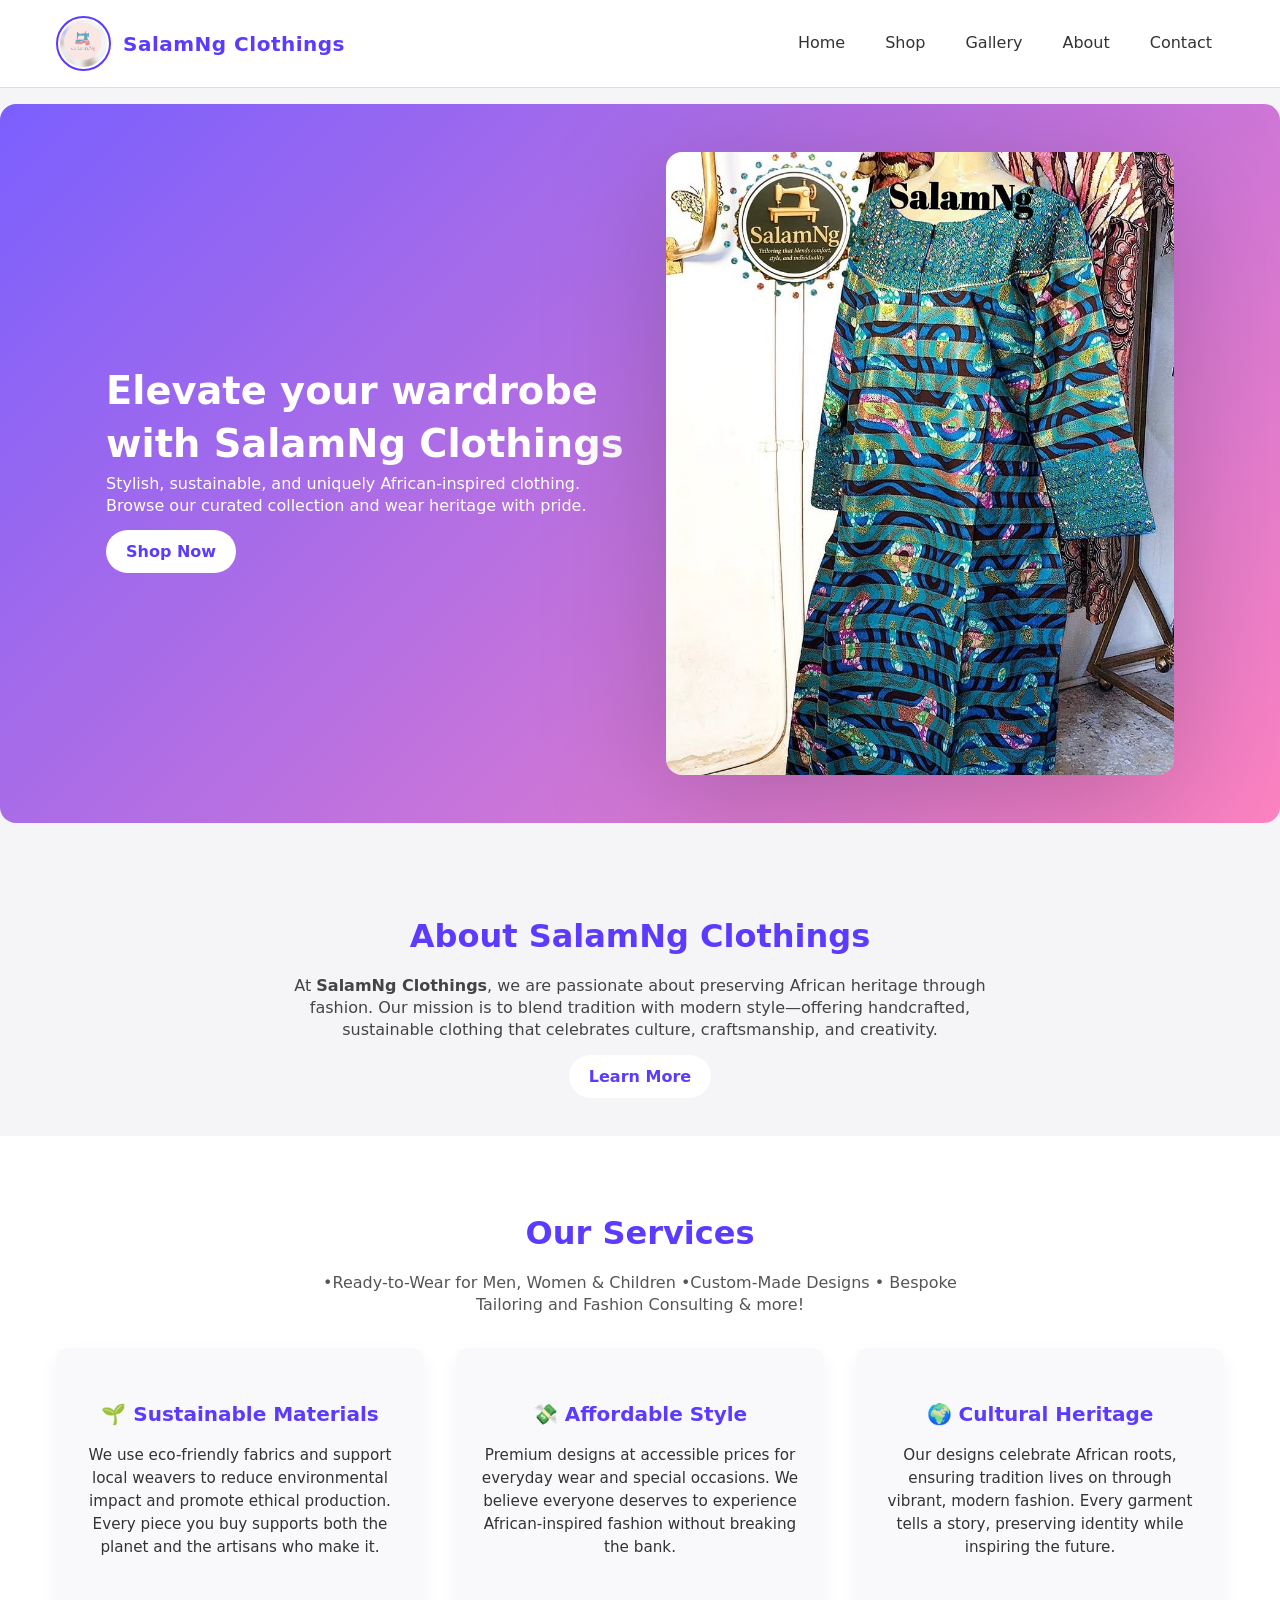
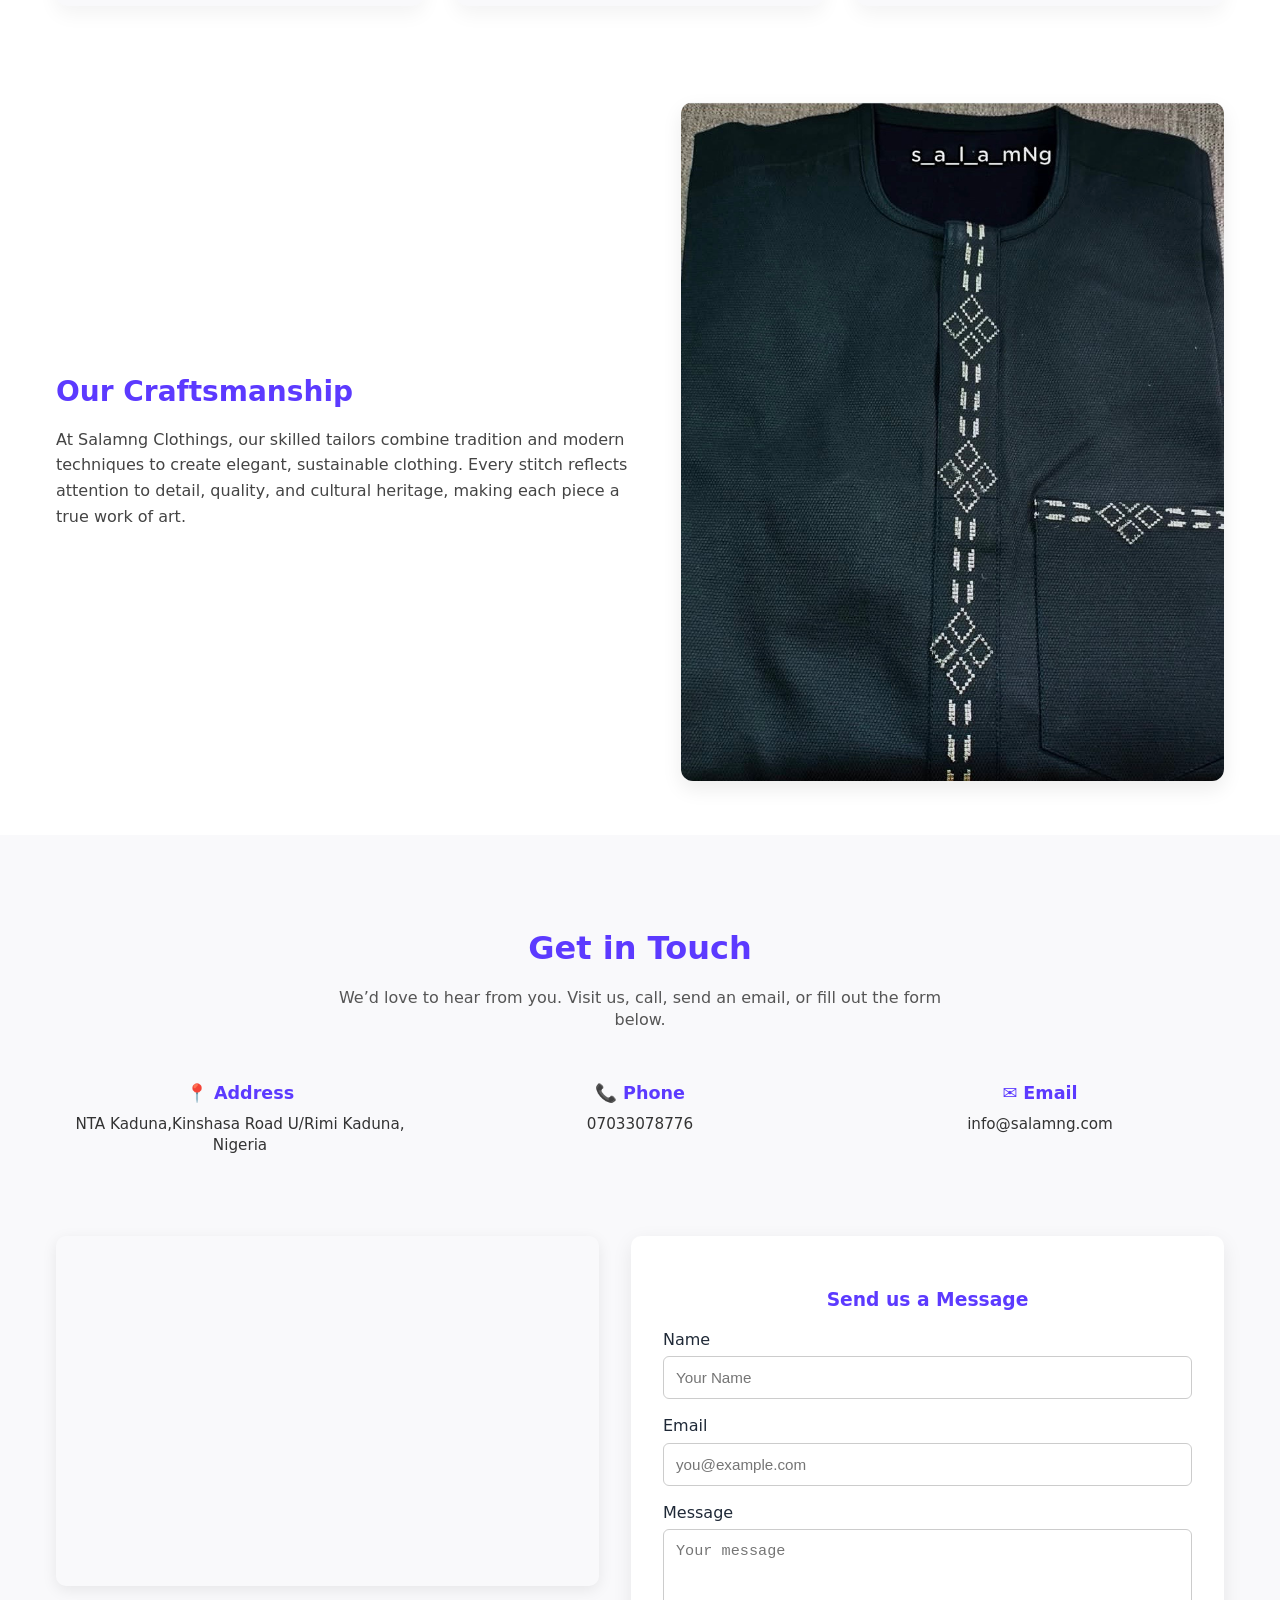
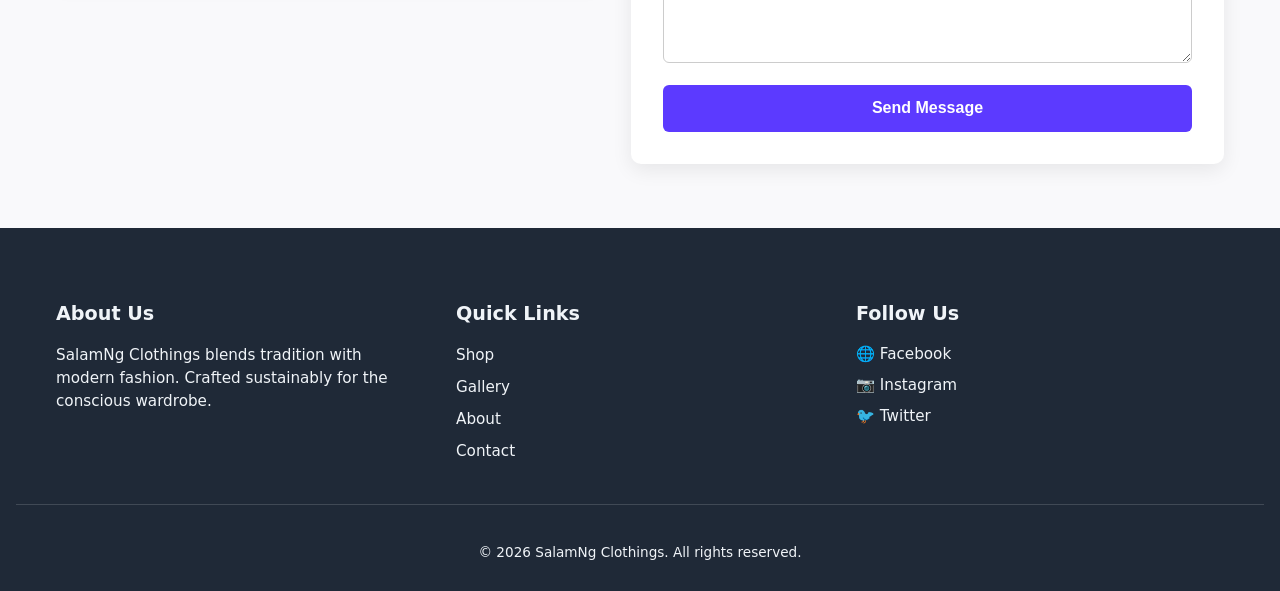
==== index.html @ 0730ddd0 "Update index.html" ====
<!DOCTYPE html>
<html lang="en">
<head>
  <meta charset="UTF-8" />
  <meta name="viewport" content="width=device-width, initial-scale=1" />
  <title>SalamNg Clothings</title>
  <meta name="description" content="Salamng Clothings" />
  <link rel="stylesheet" href="css/styles.css" />
  <style>
    /* Navbar Styling */
    .site-header {
      background: #fff;
      border-bottom: 1px solid #ddd;
    }
    .nav {
      display: flex;
      justify-content: space-between;
      align-items: center;
      padding: 1rem;
    }
  .logo {
  display: flex;
  align-items: center;
  gap: 12px;
  font-weight: 700;
  font-size: 1.25rem;
  letter-spacing: .5px;
  color: var(--brand);
}

.logo img {
  width: 55px;
  height: 55px;
  object-fit: cover;
  border-radius: 50%;
  border: 2px solid var(--brand);
  background: #fff;
  padding: 2px;
}
.logo span {
  white-space: nowrap;
}  
    .nav-links {
      display: flex;
      gap: 1rem;
    }
    .nav-links a {
      text-decoration: none;
      color: #333;
      font-weight: 500;
    }
    .menu-toggle {
      display: none;
      font-size: 1.8rem;
      cursor: pointer;
      background: none;
      border: none;
    }

    /* Mobile Nav */
    @media (max-width: 768px) {
      .nav-links {
        display: none;
        flex-direction: column;
        gap: 1rem;
        position: absolute;
        top: 60px;
        right: 0;
        background: #fff;
        width: 200px;
        padding: 1rem;
        border-left: 1px solid #ddd;
        border-bottom: 1px solid #ddd;
      }
      .nav-links.active {
        display: flex;
      }
      .menu-toggle {
        display: block;
      }
    }
  </style>
</head>
<body>

  <!-- Header / Navbar -->
  <header class="site-header">
    <div class="container nav">
      <a href="index.html" class="logo">
  <img src="images/IMG_3404.jpeg" alt="SalamNg Clothings Logo">
  <span>SalamNg Clothings</span> </a> 
      <button class="menu-toggle" id="menu-toggle">☰</button>
      <nav class="nav-links" id="nav-links">
        <a href="#">Home</a>
        <a href="#shop">Shop</a>
        <a href="#gallery">Gallery</a>
        <a href="about.html">About</a>
        <a href="#contact-info">Contact</a>
      </nav>
    </div>
  </header>

  <!-- Hero Section -->
  <section class="hero">
    <div class="container hero-inner">
      <div class="hero-text">
        <h1>Elevate your wardrobe with SalamNg Clothings</h1>
        <p>Stylish, sustainable, and uniquely African-inspired clothing. Browse our curated collection and wear heritage with pride.</p>
        <a href="shop.html" class="btn">Shop Now</a>
      </div>
      <div class="hero-image">
        <img src="images/IMG_3406.jpeg" alt="Clothing showcase" />
      </div>
    </div>
  </section>
<!-- About Section -->
<section id="about" class="about-section">
  <div class="container">
    <h2>About SalamNg Clothings</h2>
    <p>
      At <strong>SalamNg Clothings</strong>, we are passionate about preserving African heritage through fashion. 
      Our mission is to blend tradition with modern style—offering handcrafted, sustainable clothing that 
      celebrates culture, craftsmanship, and creativity.
    </p>
    <a href="about.html" class="btn learn-more-btn">Learn More</a>
  </div>
</section>
<!-- Our Services Section -->
<section id="solutions" class="solutions-section">
  <div class="container">
    <h2>Our Services</h2>
    <p class="solutions-intro">
      •Ready-to-Wear for Men, Women & Children
      •Custom-Made Designs
      • Bespoke Tailoring and Fashion Consulting & more!    </p>
    <div class="solutions-grid">
      
      <!-- Card 1 -->
      <div class="solution-card">
        <h3>🌱 Sustainable Materials</h3>
        <p>
          We use eco-friendly fabrics and support local weavers to reduce environmental impact 
          and promote ethical production. Every piece you buy supports both the planet and 
          the artisans who make it.
        </p>
      </div>

      <!-- Card 2 -->
      <div class="solution-card">
        <h3>💸 Affordable Style</h3>
        <p>
          Premium designs at accessible prices for everyday wear and special occasions. 
          We believe everyone deserves to experience African-inspired fashion without breaking the bank.
        </p>
      </div>

      <!-- Card 3 -->
      <div class="solution-card">
        <h3>🌍 Cultural Heritage</h3>
        <p>
          Our designs celebrate African roots, ensuring tradition lives on through 
          vibrant, modern fashion. Every garment tells a story, preserving identity while inspiring the future.
        </p>
      </div>

    </div>
  </div>
</section>
  <!-- Tailor Section -->
  <section class="tailor-section">
    <div class="container tailor-inner">
      <div class="tailor-text">
        <h3>Our Craftsmanship</h3>
        <p>
          At Salamng Clothings, our skilled tailors combine tradition and modern techniques
          to create elegant, sustainable clothing. Every stitch reflects attention to detail,
          quality, and cultural heritage, making each piece a true work of art.
        </p>
      </div>
      <div class="tailor-image">
        <img src="images/IMG_3408.jpeg" alt="Tailor at work" />
      </div>
    </div>
  </section>
<!-- Contact Section -->
<section id="contact-info" class="contact-section">
  <div class="container">
    <h2>Get in Touch</h2>
    <p>We’d love to hear from you. Visit us, call, send an email, or fill out the form below.</p>

    <!-- Contact Info Grid -->
    <div class="contact-grid">
      <div class="contact-item">
        <h3>📍 Address</h3>
        <p>NTA Kaduna,Kinshasa Road U/Rimi Kaduna, Nigeria</p>
      </div>
      <div class="contact-item">
        <h3>📞 Phone</h3>
        <p><a href="tel:07033078776">07033078776</a></p>
      </div>
      <div class="contact-item">
        <h3>✉️ Email</h3>
        <p><a href="mailto:info@Salamngclothings.com">info@salamng.com</a></p>
      </div>
    </div>

    <!-- Map + Form Side by Side -->
    <div class="map-form-grid">
      <!-- Google Map -->
      <div class="map-container">
        <iframe 
          src="https://www.google.com/maps/embed?pb=!1m18!1m12!1m3!1d15612.117992965145!2d7.423915900000001!3d10.482676549999999!2m3!1f0!2f0!3f0!3m2!1i1024!2i768!4f13.1!3m3!1m2!1s0x11aeef18d66ec1d9%3A0x5e918b62d7724a0!2sTudun%20Wada%2C%20Kaduna%2C%20Nigeria!5e0!3m2!1sen!2sng!4v1724079999999!5m2!1sen!2sng" 
          width="100%" 
          height="100%" 
          style="border:0;" 
          allowfullscreen="" 
          loading="lazy" 
          referrerpolicy="no-referrer-when-downgrade">
        </iframe>
      </div>

      <!-- Contact Form -->
      <div class="contact-form-container">
        <h3>Send us a Message</h3>
        <form id="contact-form">
          <div class="form-group">
            <label for="name">Name</label>
            <input type="text" id="name" name="name" required placeholder="Your Name" />
          </div>
          <div class="form-group">
            <label for="email">Email</label>
            <input type="email" id="email" name="email" required placeholder="you@example.com" />
          </div>
          <div class="form-group">
            <label for="message">Message</label>
            <textarea id="message" name="message" rows="6" required placeholder="Your message"></textarea>
          </div>
          <button type="submit" class="btn primary-btn">Send Message</button>
        </form>
      </div>
    </div>
  </div>
</section>

<!-- Footer -->
<footer class="site-footer">
  <div class="container footer-container">
    <div class="footer-col">
      <h4>About Us</h4>
      <p>SalamNg Clothings blends tradition with modern fashion. Crafted sustainably for the conscious wardrobe.</p>
    </div>
    <div class="footer-col">
      <h4>Quick Links</h4>
      <ul>
        <li><a href="#shop">Shop</a></li>
        <li><a href="#gallery">Gallery</a></li>
        <li><a href="#about">About</a></li>
        <li><a href="#contact-info">Contact</a></li>
      </ul>
    </div>
    <div class="footer-col">
      <h4>Follow Us</h4>
      <div class="socials">
        <a href="#">🌐 Facebook</a>
        <a href="#">📷 Instagram</a>
        <a href="#">🐦 Twitter</a>
      </div>
    </div>
  </div>
  <div class="footer-bottom">
    <p>&copy; <span id="year"></span> SalamNg Clothings. All rights reserved.</p>
  </div>
</footer>
  <!-- Scripts -->
  <script>
    // Mobile menu toggle
    document.getElementById("menu-toggle").addEventListener("click", function() {
      document.getElementById("nav-links").classList.toggle("active");
    });
    document.getElementById("year").textContent = new Date().getFullYear();
  </script>
</body>
</html>
---- css/styles.css ----
:root {
  --brand: #5c3aff;
  --radius: 0.75rem;
  font-family: system-ui, -apple-system, BlinkMacSystemFont, Segoe UI, Roboto, sans-serif;
  color: #1f2937;
  background: #f5f5f8;
}

* {
  box-sizing: border-box;
}

body {
  margin: 0;
  display: flex;
  flex-direction: column;
  min-height: 100vh;
  line-height: 1.4;
}

a {
  text-decoration: none;
  color: inherit;
}

.container {
  max-width: 1200px;
  margin: 0 auto;
  padding: 0 1rem;
  width: 100%;
}

/* Navbar */
header {
  background: #fff;
  position: sticky;
  top: 0;
  z-index: 100;
  border-bottom: 1px solid #e5e7eb;
}

.nav {
  display: flex;
  align-items: center;
  justify-content: space-between;
  padding: .75rem 0;
  gap: 1rem;
}

.logo {
  font-weight: 700;
  font-size: 1.25rem;
  letter-spacing: .5px;
  color: var(--brand);
}

.nav-links {
  display: flex;
  gap: 1rem;
  flex-wrap: wrap;
  align-items: center;
}

.nav-links a {
  padding: 6px 12px;
  border-radius: 6px;
  font-weight: 500;
  color: #374151;
}

.nav-links a:hover {
  background: rgba(92, 58, 255, 0.08);
  color: var(--brand);
}

/* Hero */
.hero {
  background: linear-gradient(135deg, #5c3affcc 0%, #ff66b3cc 100%);
  color: #fff;
  padding: 3rem 1rem;
  border-radius: 16px;
  margin: 1rem 0;
  overflow: hidden;
}

.hero-inner {
  display: flex;
  flex-wrap: wrap;
  gap: 2rem;
  align-items: center;
  max-width: 1100px;
  margin: 0 auto;
}

.hero-text {
  flex: 1 1 320px;
}

.hero-text h1 {
  margin: 0;
  font-size: 2.4rem;
}

.hero-text p {
  margin: .100rem 0 1.5rem;
  font-size: 1rem;
}

.btn {
  background: #fff;
  color: var(--brand);
  padding: 12px 20px;
  border-radius: 999px;
  font-weight: 600;
  border: none;
  cursor: pointer;
  transition: transform .2s;
}

.btn:hover {
  transform: scale(1.02);
}

.hero-image {
  flex: 1 1 300px;
}

.hero-image img {
  width: 100%;
  border-radius: 16px;
  object-fit: cover;
  display: block;
  filter: drop-shadow(0 25px 60px rgba(0, 0, 0, 0.2));
}

/* About Section */
.about-section {
  padding: 3rem 1rem;
  text-align: center;
}

.about-section h2 {
  font-size: 2rem;
  margin-bottom: 1rem;
  color: var(--brand);
}

.about-section p {
  max-width: 700px;
  margin: 0 auto 1.5rem;
  color: #444;
  font-size: 1rem;
}

/* Solutions Section */
.solutions-section {
  padding: 3rem 1rem;
  background: #fff;
  text-align: center;
}

.solutions-section h2 {
  font-size: 2rem;
  margin-bottom: 1rem;
  color: var(--brand);
}

.solutions-intro {
  max-width: 700px;
  margin: 0 auto 2rem;
  font-size: 1rem;
  color: #555;
}

.solutions-grid {
  display: grid;
  grid-template-columns: repeat(auto-fit, minmax(250px, 1fr));
  gap: 2rem;
  margin-top: 2rem;
}

.solution-card {
  background: #f9f9fb;
  border-radius: 12px;
  padding: 2rem 1.5rem;
  box-shadow: 0 8px 20px rgba(0,0,0,0.05);
  transition: transform .2s;
}

.solution-card:hover {
  transform: translateY(-4px);
}

.solution-card h3 {
  margin-bottom: 1rem;
  color: var(--brand);
  font-size: 1.25rem;
}

.solution-card p {
  font-size: 0.95rem;
  color: #333;
  line-height: 1.5;
}

/* Contact Section, Footer ... (unchanged from your code) */

/* Responsive */
@media (max-width: 900px) {
  .hero-inner {
    flex-direction: column;
  }

  .solutions-grid {
    grid-template-columns: 1fr;
  }
}
/* Tailor Section */
.tailor-section {
  padding: 3rem 1rem;
  background: #fff;
}

.tailor-inner {
  display: flex;
  flex-wrap: wrap;
  gap: 2rem;
  align-items: center;
  justify-content: space-between;
}

.tailor-text {
  flex: 1 1 350px;
}

.tailor-text h3 {
  font-size: 1.75rem;
  margin-bottom: 1rem;
  color: var(--brand);
}

.tailor-text p {
  font-size: 1rem;
  line-height: 1.6;
  color: #444;
}

.tailor-image {
  flex: 1 1 300px;
}

.tailor-image img {
  width: 100%;
  border-radius: 12px;
  object-fit: cover;
  box-shadow: 0 8px 20px rgba(0,0,0,0.08);
}

/* Contact Section Improvements */
.contact-section {
  padding: 4rem 1rem;
  background: #f9f9fb;
  text-align: center;
}

.contact-section h2 {
  font-size: 2rem;
  margin-bottom: 1rem;
  color: var(--brand);
}

.contact-section p {
  max-width: 650px;
  margin: 0 auto 2rem;
  color: #555;
  font-size: 1rem;
}

.contact-grid {
  display: grid;
  gap: 2rem;
  grid-template-columns: repeat(auto-fit, minmax(220px, 1fr));
  margin-bottom: 2.5rem;
}

.contact-item h3 {
  font-size: 1.1rem;
  color: var(--brand);
  margin-bottom: 0.5rem;
}

.contact-item p,
.contact-item a {
  font-size: 0.95rem;
  color: #333;
}

.map-form-grid {
  display: flex;
  flex-wrap: wrap;
  gap: 2rem;
  justify-content: space-between;
}

.map-container {
  flex: 1 1 350px;
  height: 250px;
  border-radius: 8px;
  overflow: hidden;
  box-shadow: 0 4px 12px rgba(0,0,0,0.08);
}

.map-container iframe {
  width: 100%;
  height: 100%;
  border: 0;
}

.contact-form-container {
  flex: 1 1 400px;
  background: #fff;
  padding: 2rem;
  border-radius: 8px;
  box-shadow: 0 4px 15px rgba(0,0,0,0.05);
  text-align: left;
}

.contact-form-container h3 {
  margin-bottom: 1rem;
  color: var(--brand);
  text-align: center;
}

.form-group {
  margin-bottom: 1rem;
}

.form-group label {
  display: block;
  margin-bottom: 0.3rem;
  font-weight: 500;
}

.form-group input,
.form-group textarea {
  width: 100%;
  padding: 0.7rem;
  border: 1px solid #ccc;
  border-radius: 6px;
}

.form-group input:focus,
.form-group textarea:focus {
  border-color: var(--brand);
  outline: none;
}

/* Responsive */
@media (max-width: 900px) {
  .tailor-inner {
    flex-direction: column;
    text-align: center;
  }

  .map-form-grid {
    flex-direction: column;
  }
}
/* Contact Section */
.contact-section {
  padding: 4rem 1rem;
  background: #f9f9fb;
  text-align: center;
}

.contact-section h2 {
  font-size: 2rem;
  margin-bottom: 1rem;
  color: var(--brand);
}

.contact-section p {
  max-width: 650px;
  margin: 0 auto 2rem;
  color: #555;
  font-size: 1rem;
}

/* Contact Info Grid */
.contact-grid {
  display: grid;
  grid-template-columns: repeat(auto-fit, minmax(220px, 1fr));
  gap: 2rem;
  margin-bottom: 3rem;
}

.contact-item h3 {
  font-size: 1.1rem;
  color: var(--brand);
  margin-bottom: 0.5rem;
}

.contact-item p,
.contact-item a {
  font-size: 0.95rem;
  color: #333;
}

.contact-item a:hover {
  color: var(--brand);
  text-decoration: underline;
}

/* Map + Form Layout */
.map-form-grid {
  display: flex;
  flex-wrap: wrap;
  gap: 2rem;
  justify-content: space-between;
  align-items: flex-start;
}

.map-container {
  flex: 1 1 350px;
  min-height: 280px;
  border-radius: 10px;
  overflow: hidden;
  box-shadow: 0 4px 15px rgba(0,0,0,0.08);
}

.map-container iframe {
  width: 100%;
  height: 100%;
  border: 0;
}

.contact-form-container {
  flex: 1 1 400px;
  background: #fff;
  padding: 2rem;
  border-radius: 10px;
  box-shadow: 0 6px 20px rgba(0,0,0,0.08);
  text-align: left;
}

.contact-form-container h3 {
  margin-bottom: 1rem;
  color: var(--brand);
  text-align: center;
}

.form-group {
  margin-bottom: 1rem;
}

.form-group label {
  display: block;
  margin-bottom: 0.3rem;
  font-weight: 500;
}

.form-group input,
.form-group textarea {
  width: 100%;
  padding: 0.75rem;
  border: 1px solid #ccc;
  border-radius: 6px;
  font-size: 0.95rem;
}

.form-group input:focus,
.form-group textarea:focus {
  border-color: var(--brand);
  outline: none;
}

.contact-form-container .btn {
  width: 100%;
  padding: 0.9rem;
  font-size: 1rem;
  background: var(--brand);
  color: #fff;
  border: none;
  border-radius: 6px;
  cursor: pointer;
}

.contact-form-container .btn:hover {
  background: #4630b5;
}

/* Footer */
.site-footer {
  background: #1f2937;
  color: #f0f4f8;
  padding: 3rem 1rem 1rem;
}

.footer-container {
  display: grid;
  gap: 2rem;
  grid-template-columns: repeat(auto-fit, minmax(250px, 1fr));
  max-width: 1200px;
  margin: 0 auto;
}

.footer-col h4 {
  font-size: 1.2rem;
  margin-bottom: 1rem;
}

.footer-col ul {
  list-style: none;
  padding: 0;
  margin: 0;
}

.footer-col li {
  margin-bottom: 0.6rem;
}

.footer-col a {
  color: #f0f4f8;
  text-decoration: none;
  font-size: 0.95rem;
}

.footer-col a:hover {
  color: var(--brand);
}

.footer-col p {
  font-size: 0.95rem;
  line-height: 1.5;
}

.socials {
  display: flex;
  flex-direction: column;
  gap: 0.6rem;
}

.footer-bottom {
  text-align: center;
  padding-top: 1.5rem;
  font-size: 0.85rem;
  border-top: 1px solid rgba(255, 255, 255, 0.15);
  margin-top: 2rem;
}

/* Responsive Fixes */
@media (max-width: 900px) {
  .map-form-grid {
    flex-direction: column;
  }

  .contact-form-container {
    margin: 0 auto;
    width: 100%;
  }

  .footer-container {
    text-align: center;
  }
}
.map-container {
  flex: 1 1 350px;
  min-height: 350px;   /* Increased from 280px */
  height: 100%;
  border-radius: 10px;
  overflow: hidden;
  box-shadow: 0 4px 15px rgba(0,0,0,0.08);
}

.map-container iframe {
  width: 100%;
  height: 100%;
  border: 0;
  display: block;
}
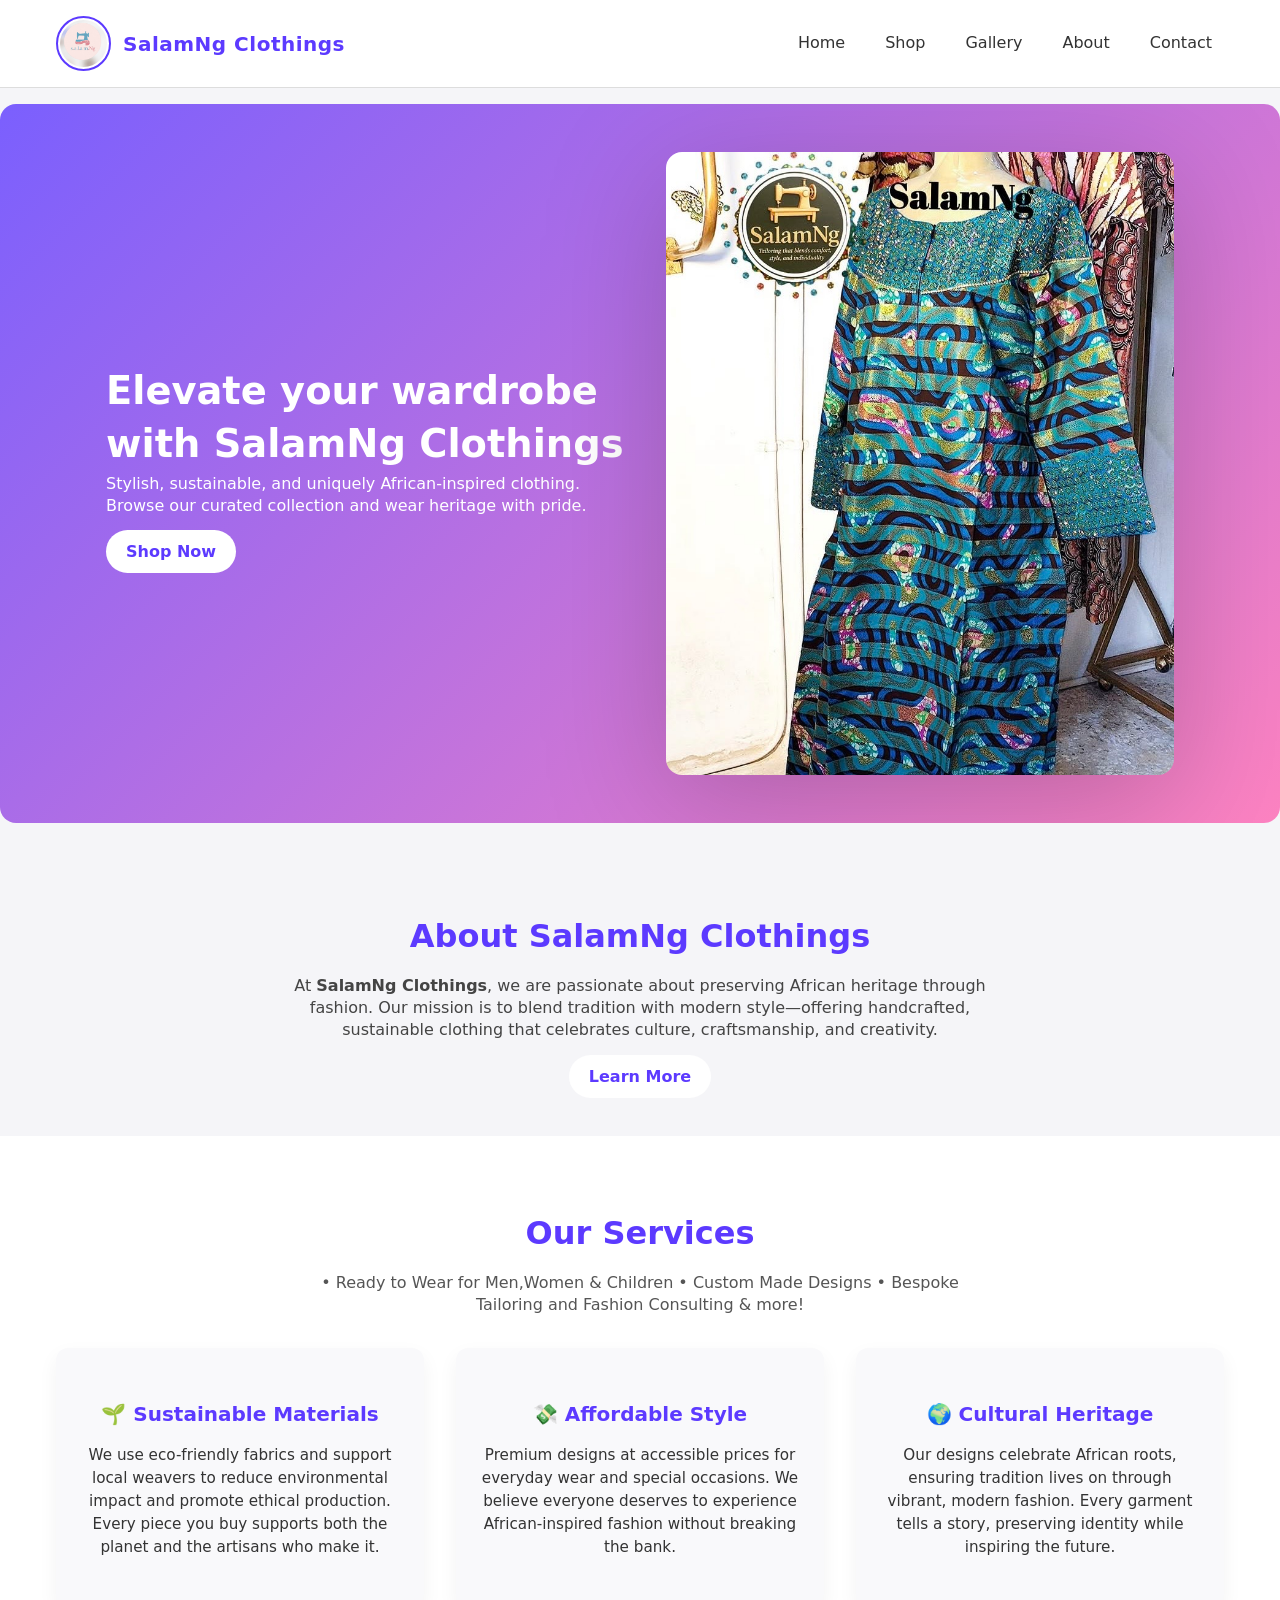
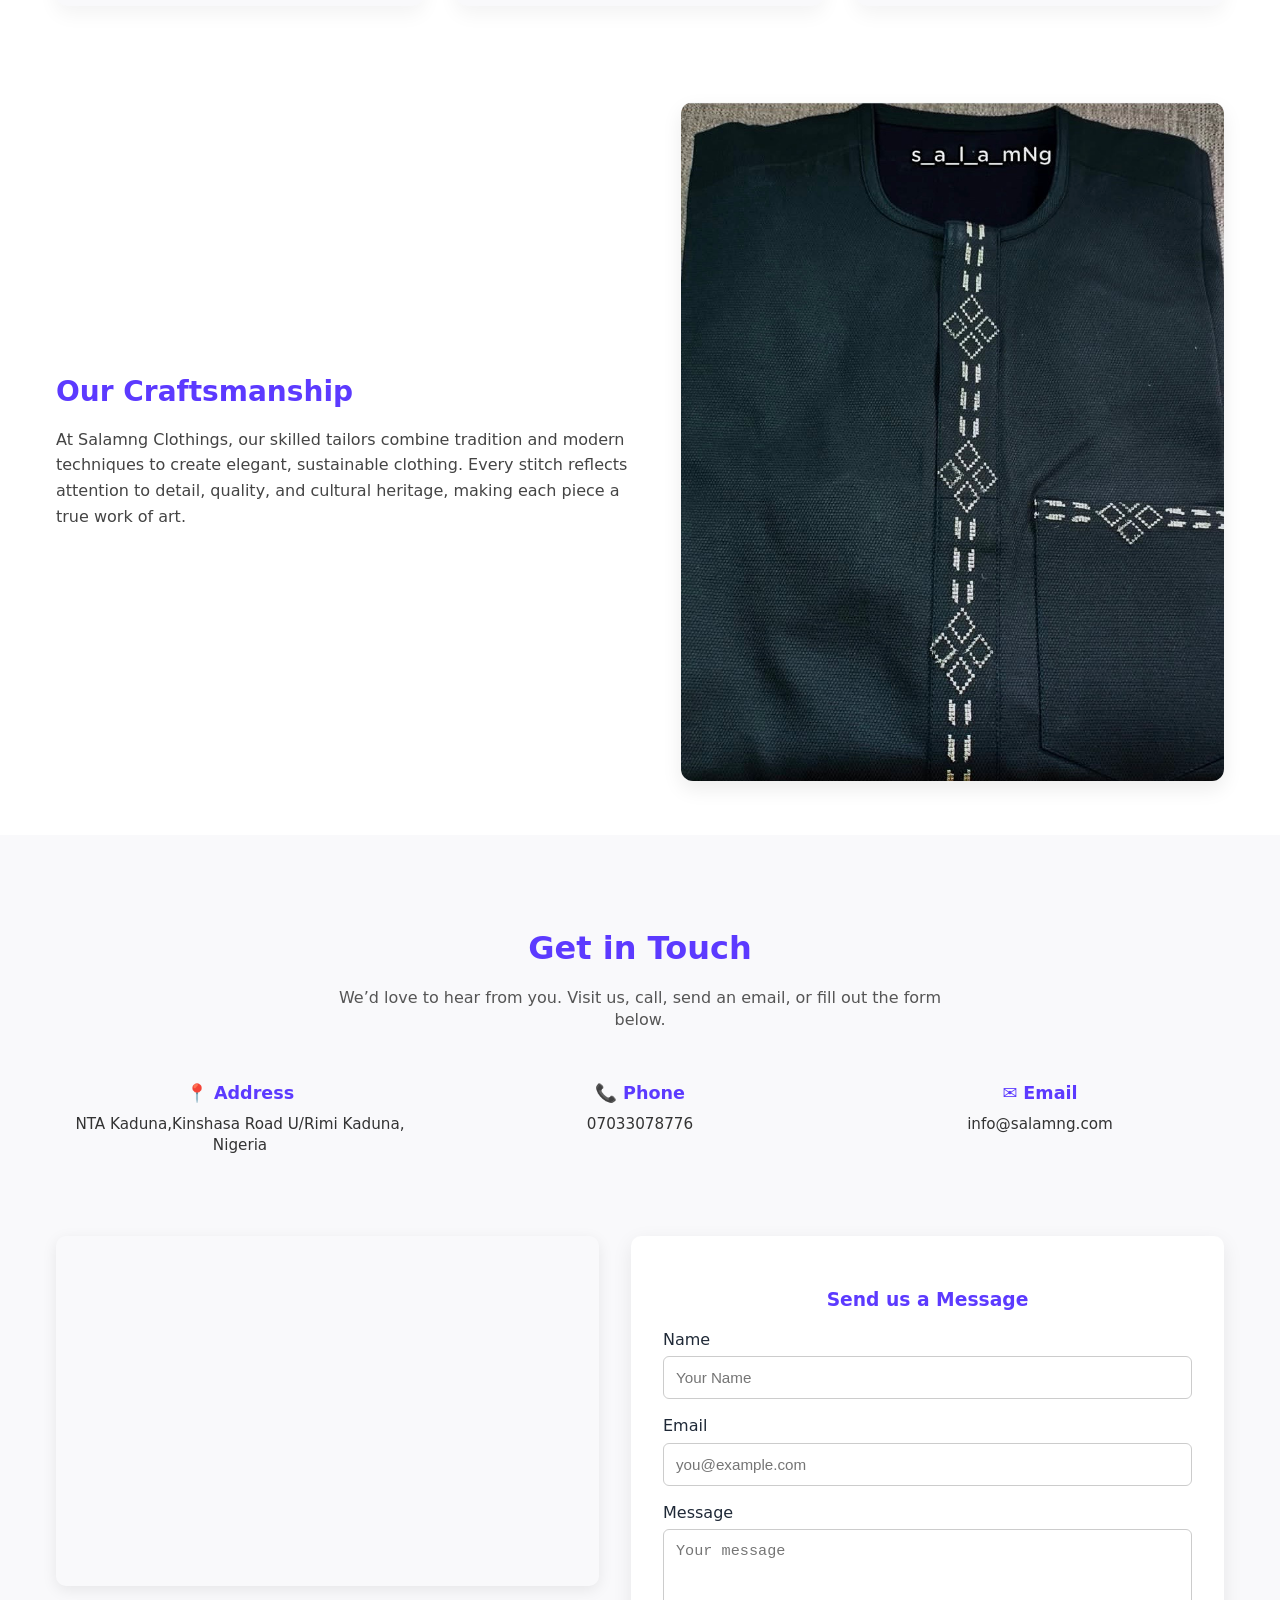
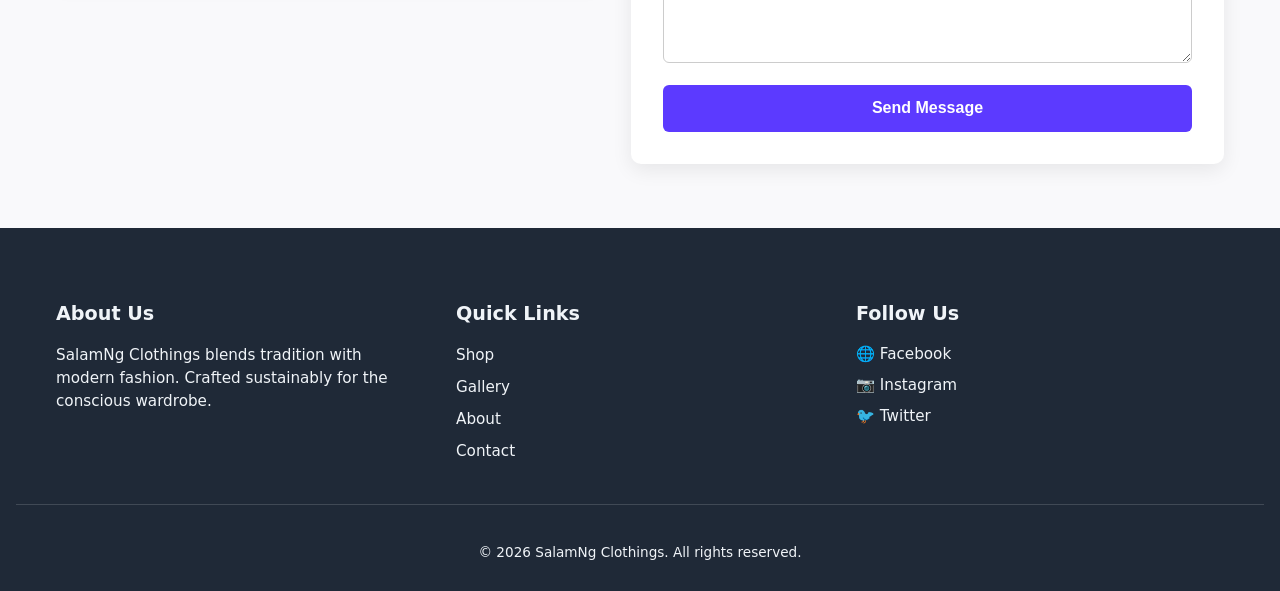
==== commit cf77bb3e: "Update index.html" ====
--- a/index.html
+++ b/index.html
@@ -130,8 +130,8 @@
   <div class="container">
     <h2>Our Services</h2>
     <p class="solutions-intro">
-      •Ready-to-Wear for Men, Women & Children
-      •Custom-Made Designs
+      • Ready to Wear for Men,Women & Children
+      • Custom Made Designs
       • Bespoke Tailoring and Fashion Consulting & more!    </p>
     <div class="solutions-grid">
       
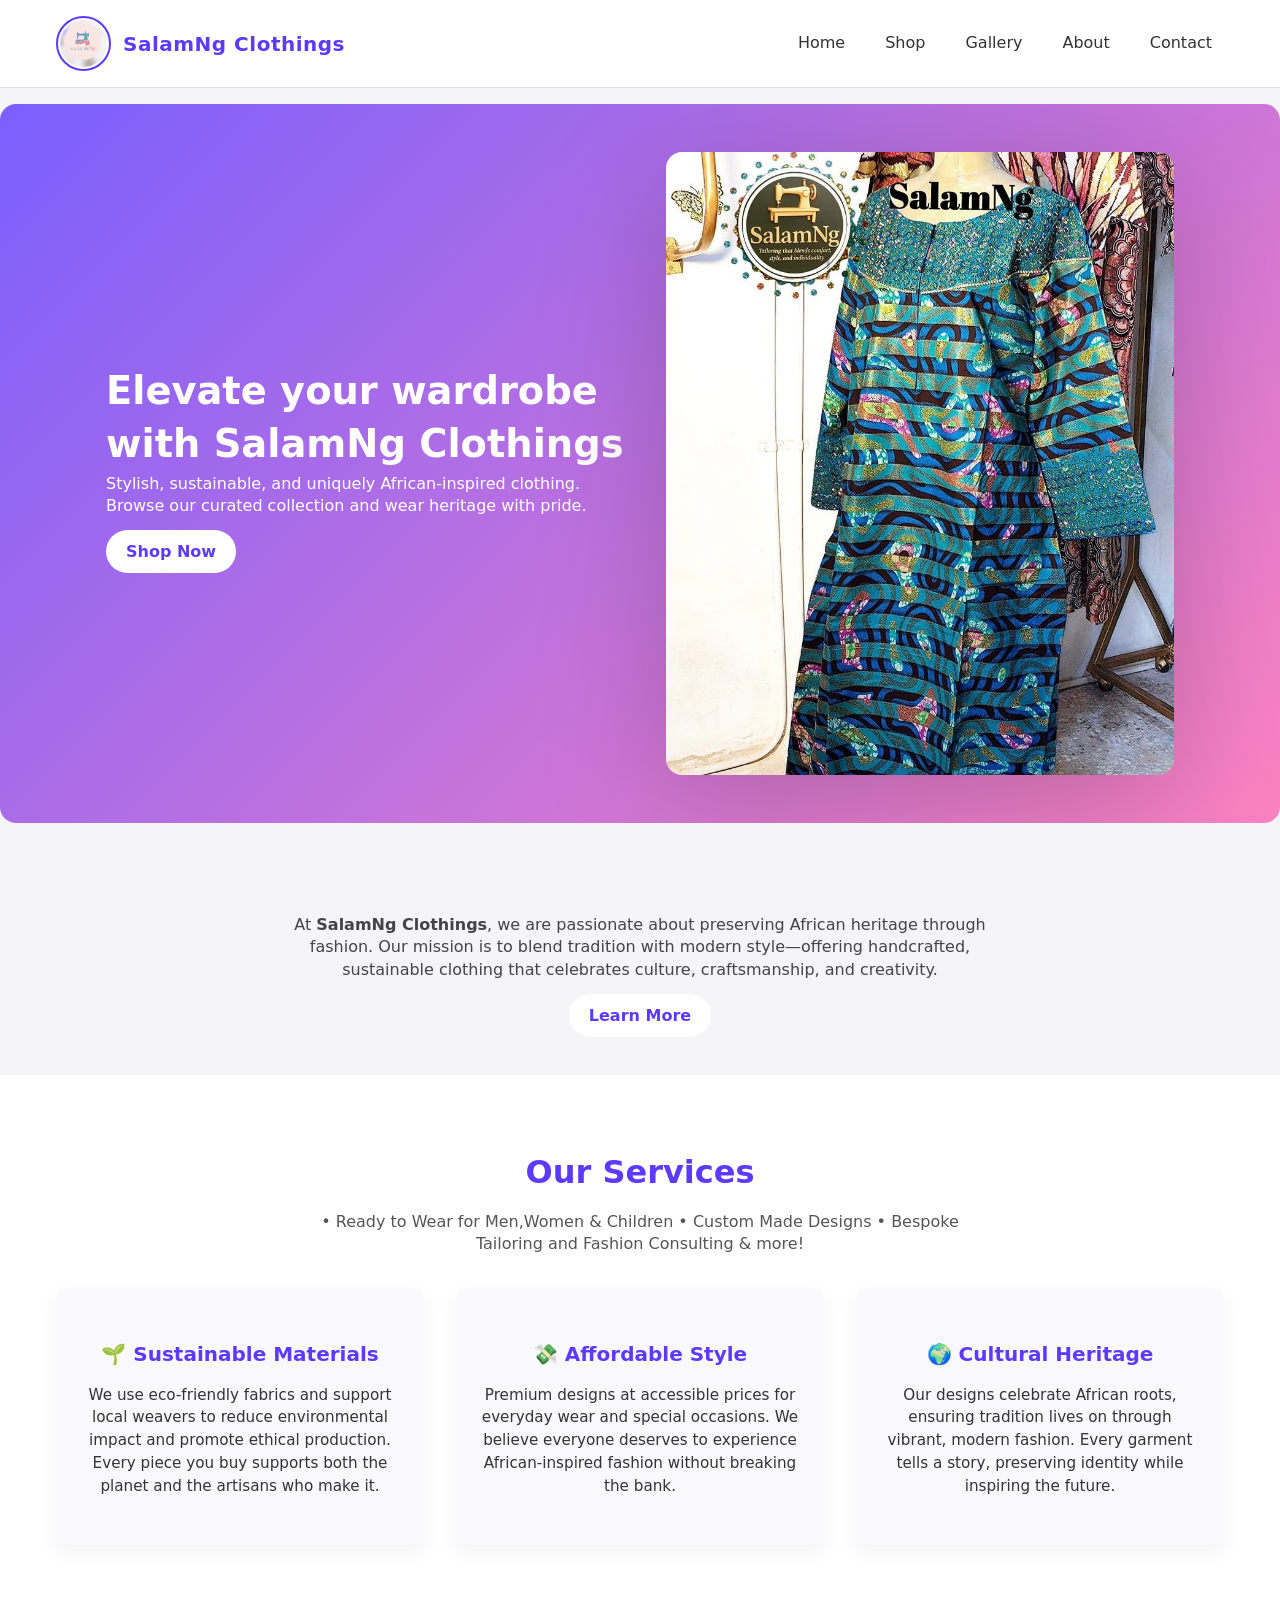
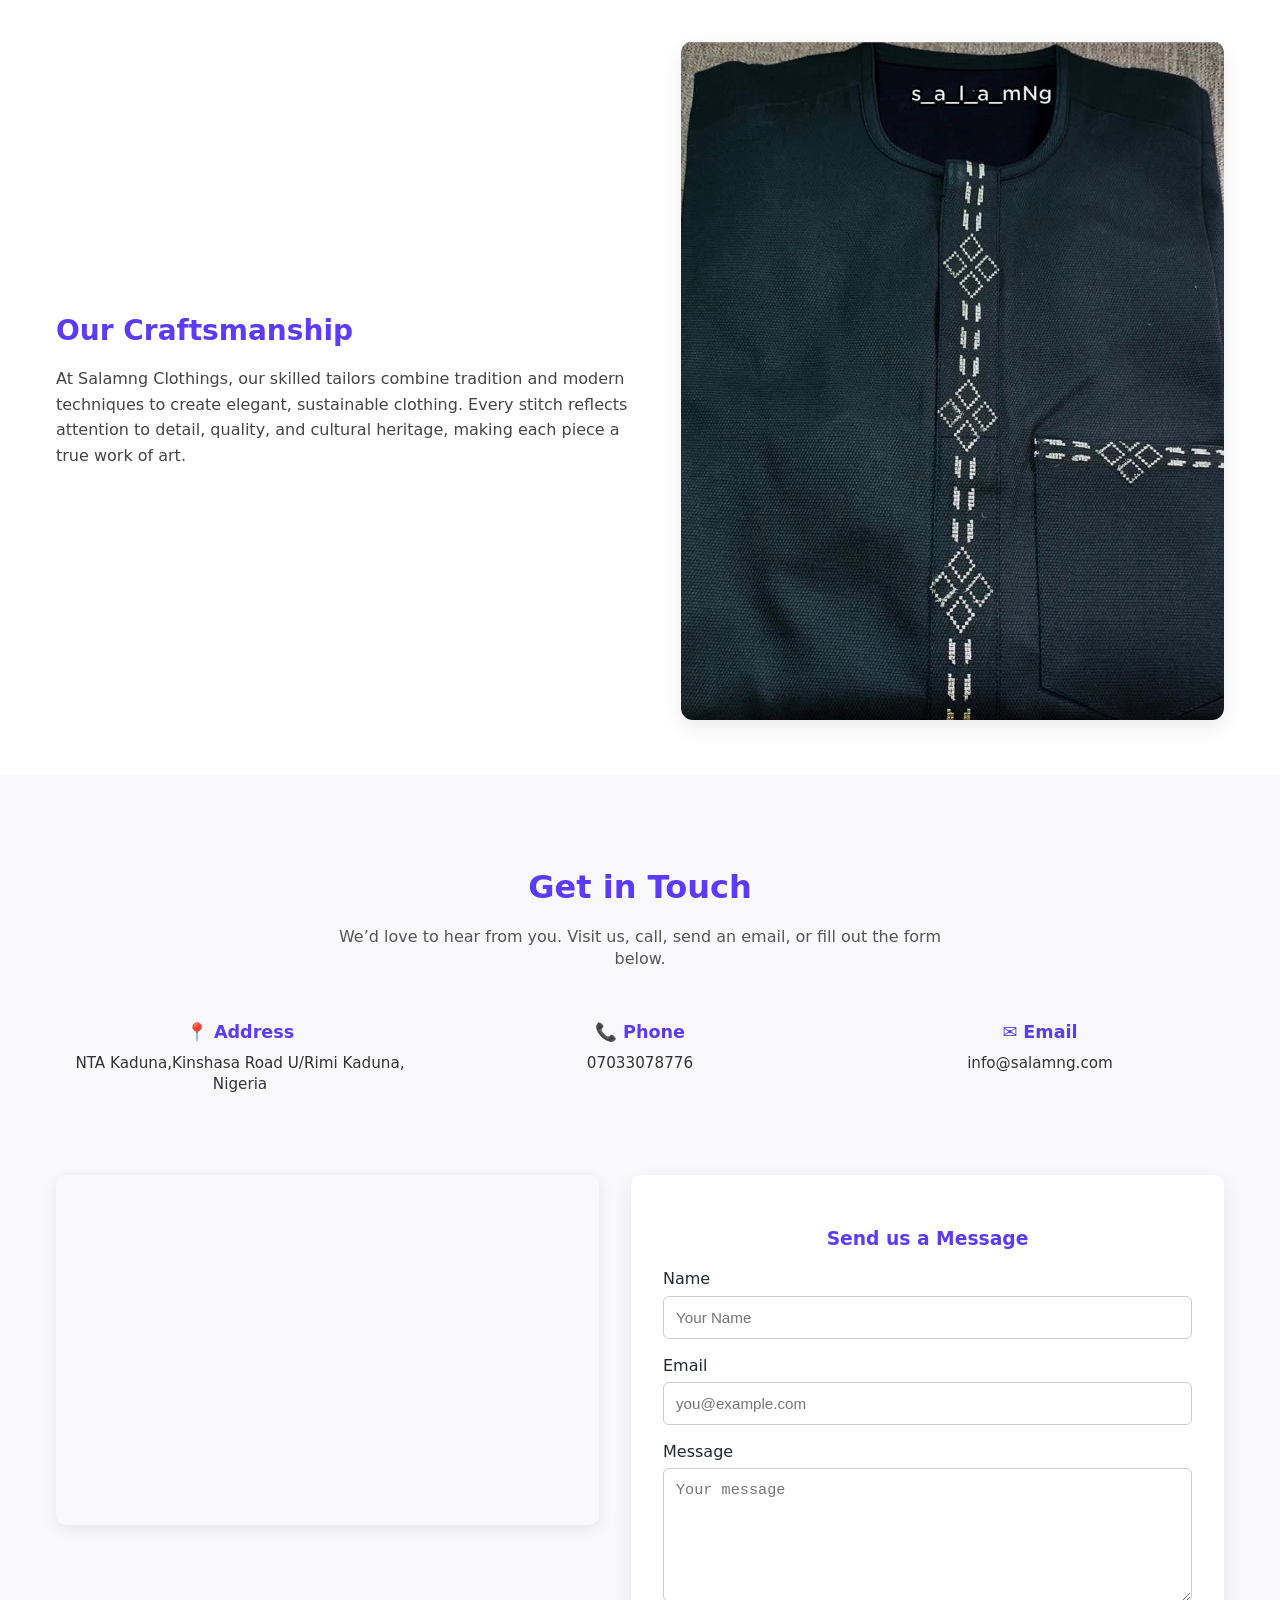
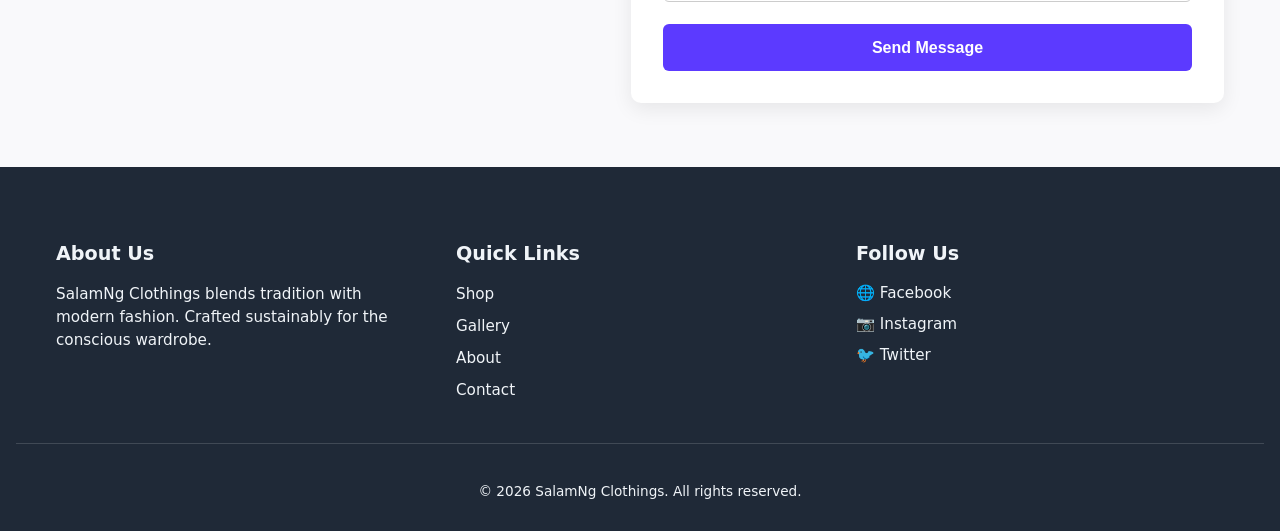
==== commit 1369581e: "Update index.html" ====
--- a/index.html
+++ b/index.html
@@ -116,7 +116,7 @@
 <!-- About Section -->
 <section id="about" class="about-section">
   <div class="container">
-    <h2>About SalamNg Clothings</h2>
+    <h2></h2>
     <p>
       At <strong>SalamNg Clothings</strong>, we are passionate about preserving African heritage through fashion. 
       Our mission is to blend tradition with modern style—offering handcrafted, sustainable clothing that 
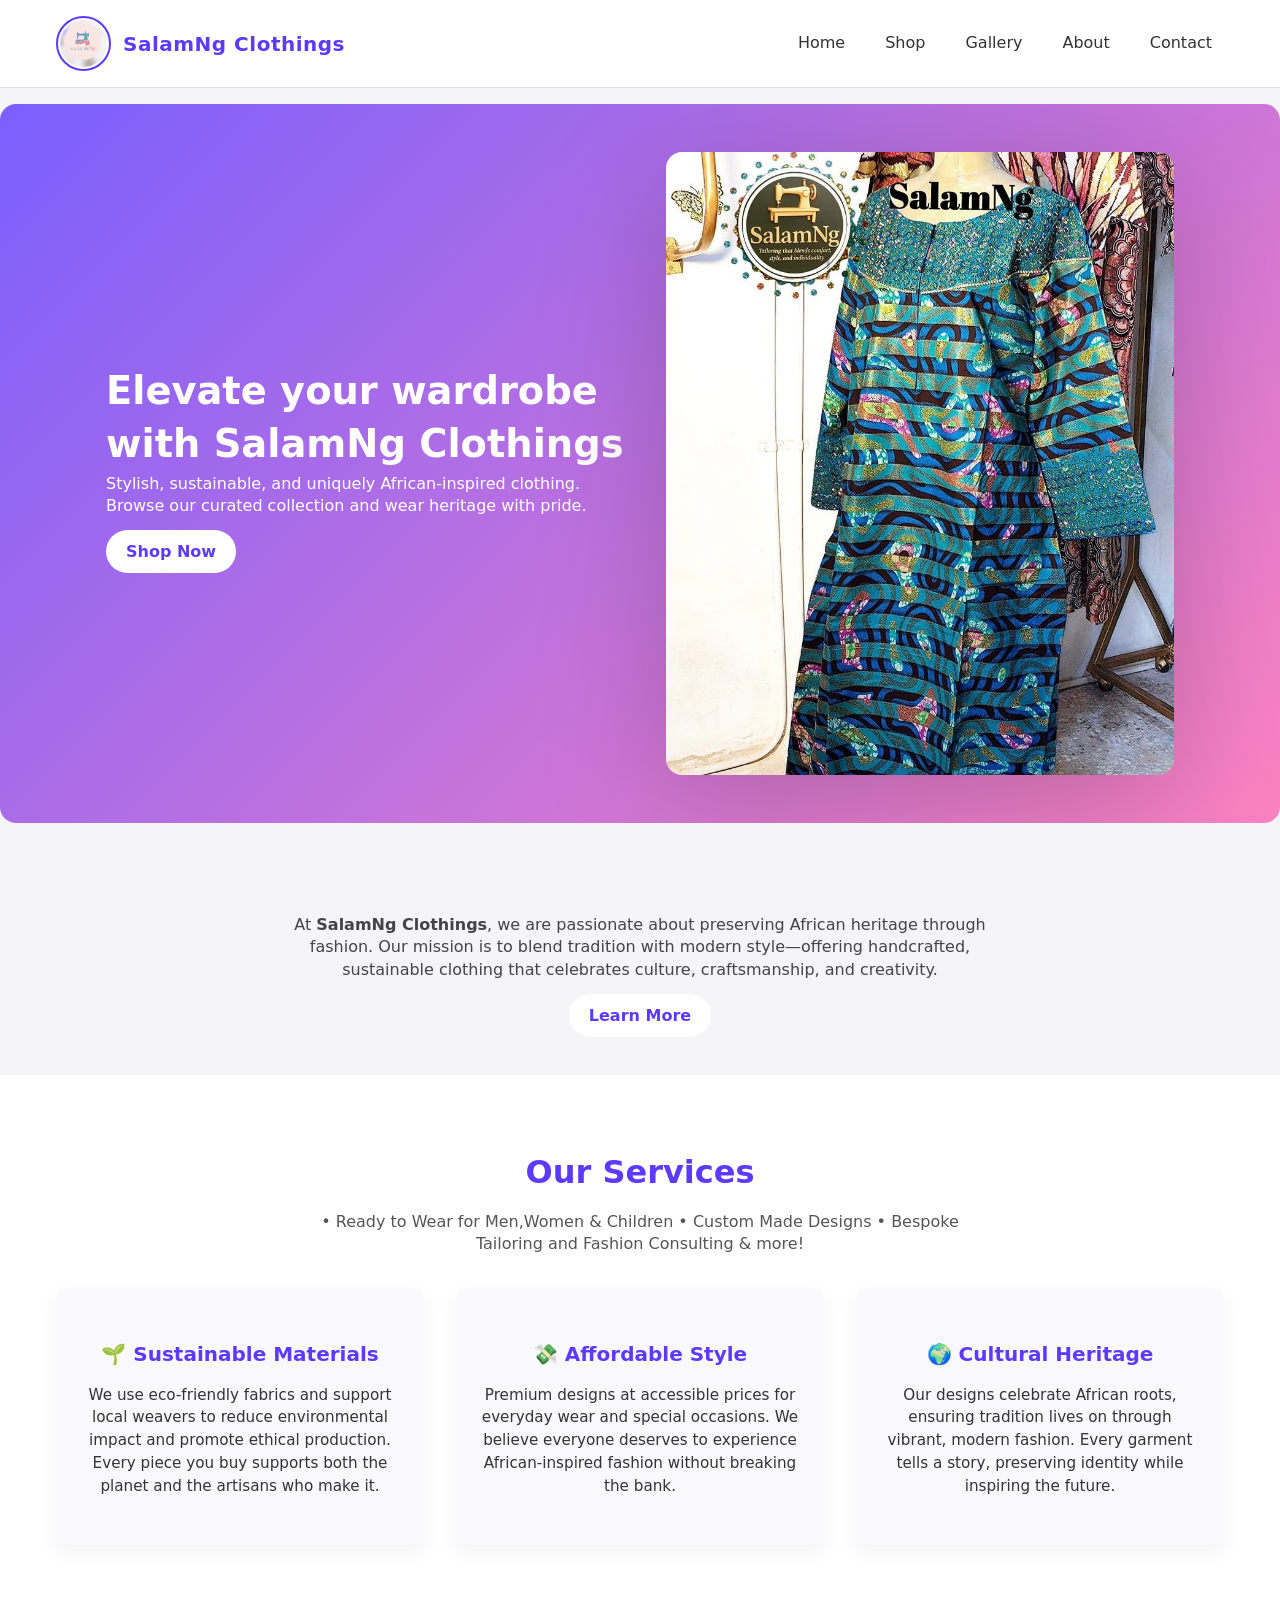
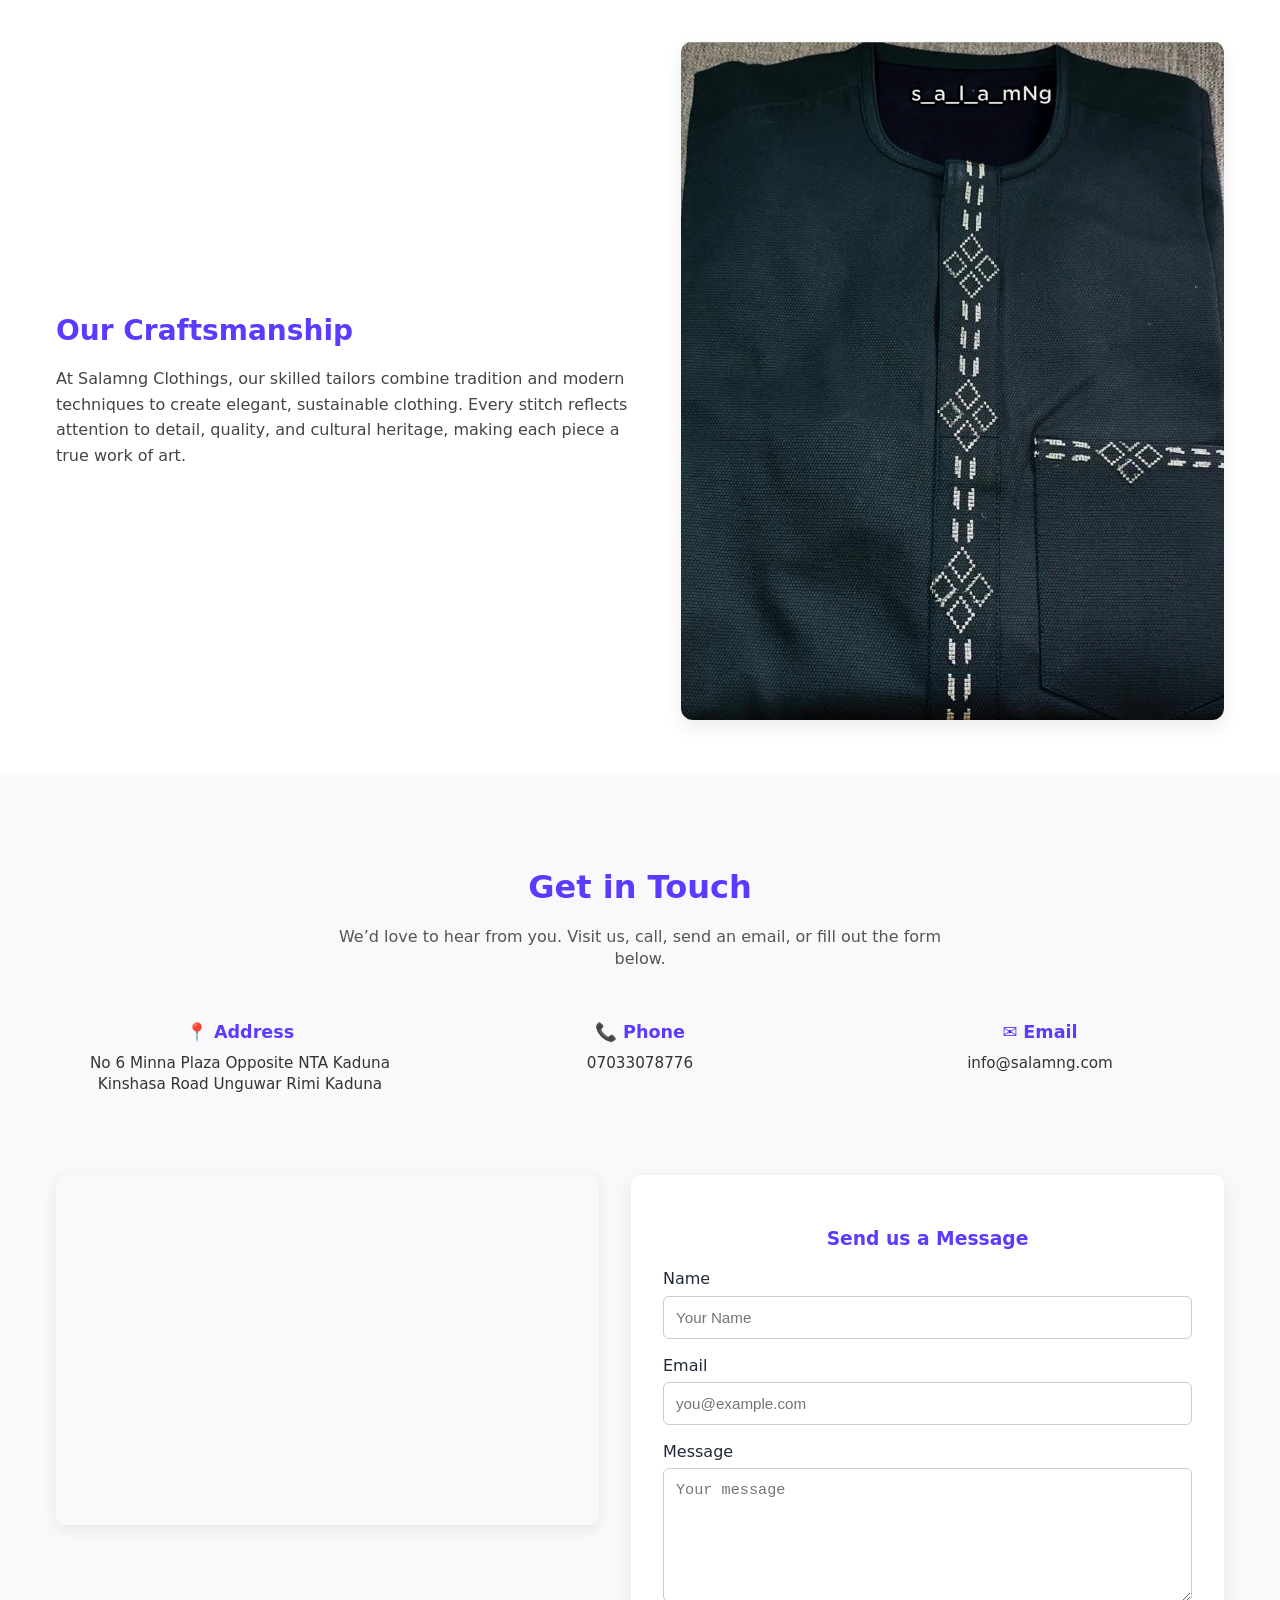
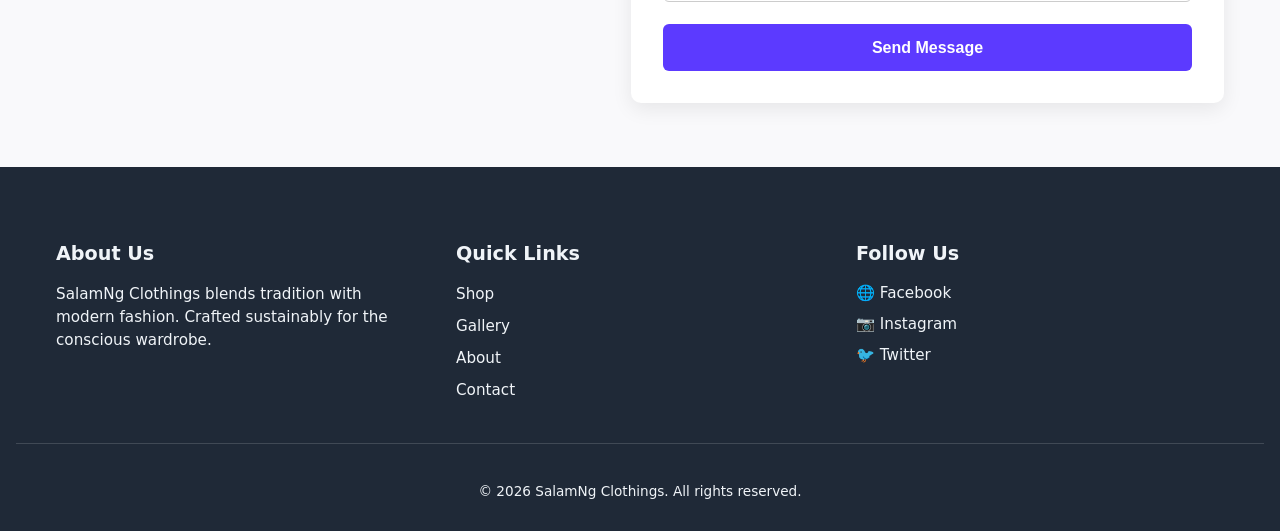
==== commit 6e5ad226: "Update index.html" ====
--- a/index.html
+++ b/index.html
@@ -192,7 +192,7 @@
     <div class="contact-grid">
       <div class="contact-item">
         <h3>📍 Address</h3>
-        <p>NTA Kaduna,Kinshasa Road U/Rimi Kaduna, Nigeria</p>
+        <p>No 6 Minna Plaza Opposite NTA Kaduna Kinshasa Road Unguwar Rimi Kaduna</p>
       </div>
       <div class="contact-item">
         <h3>📞 Phone</h3>
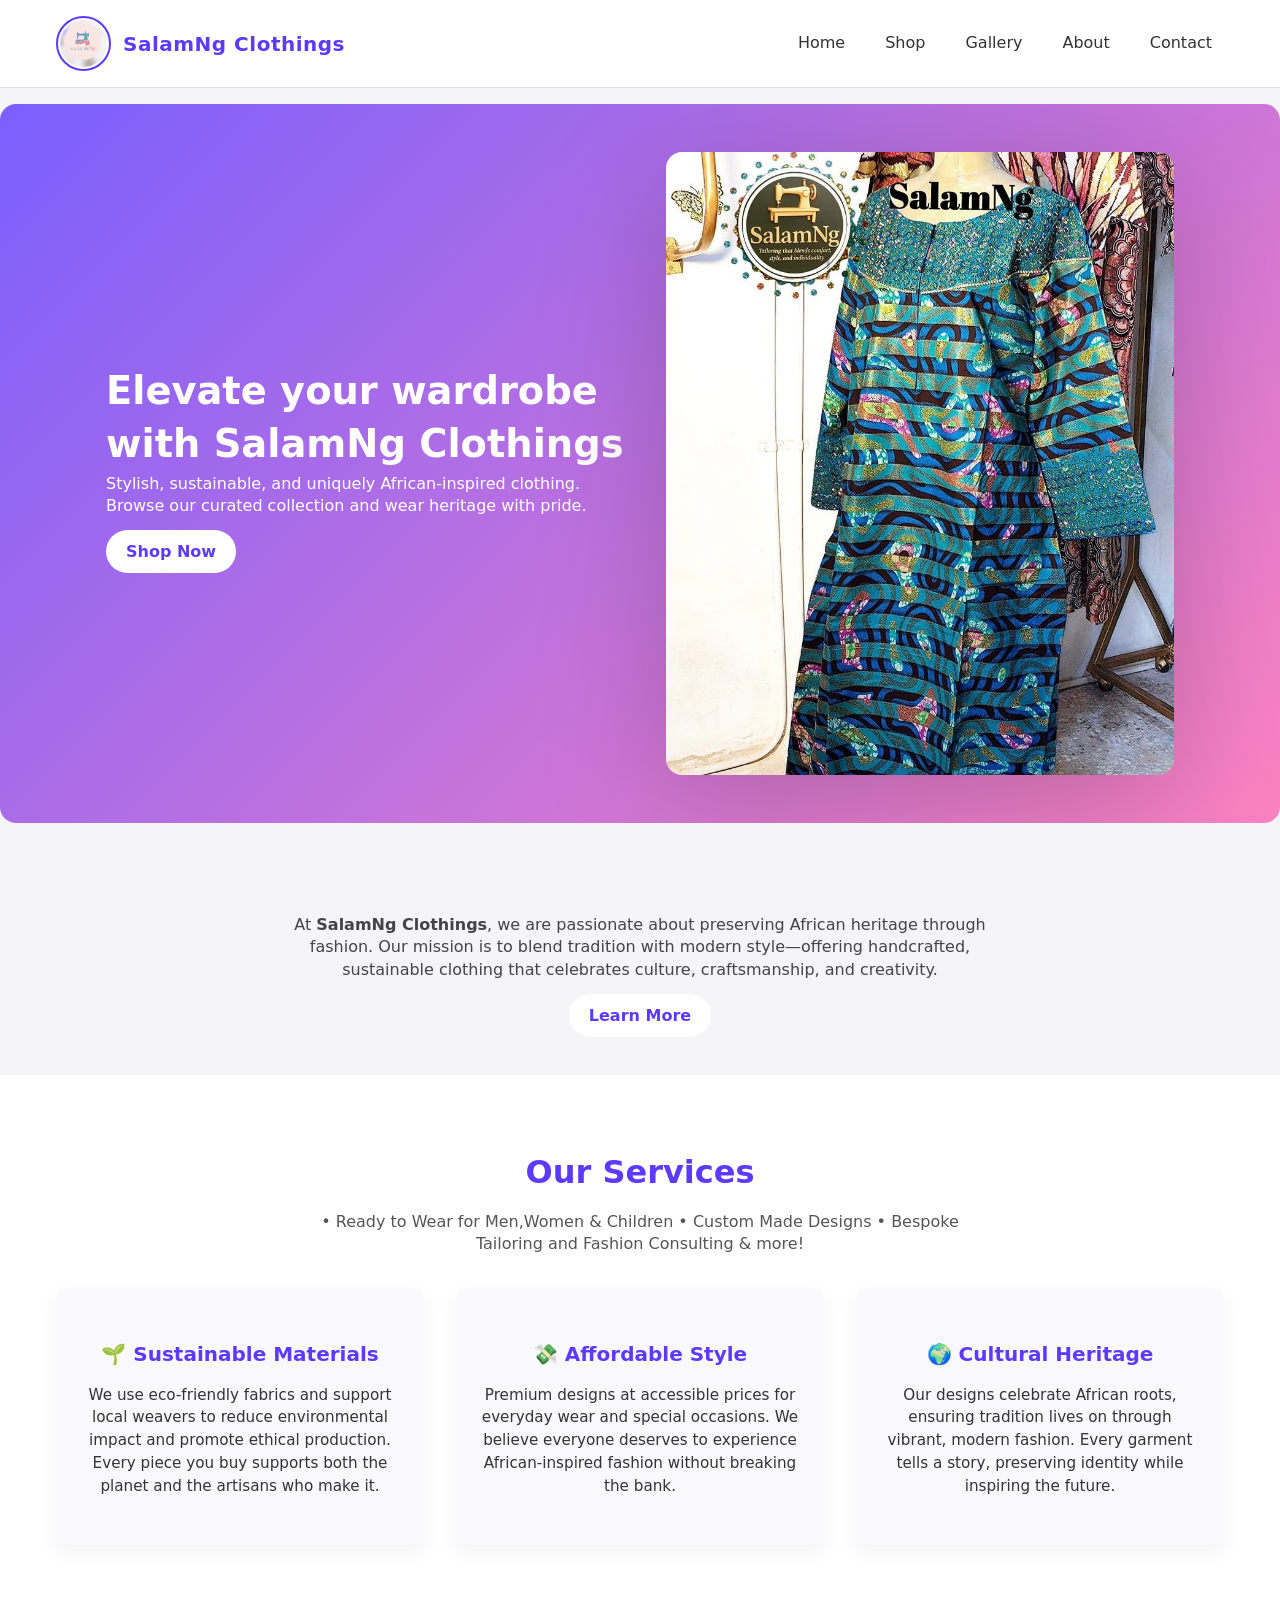
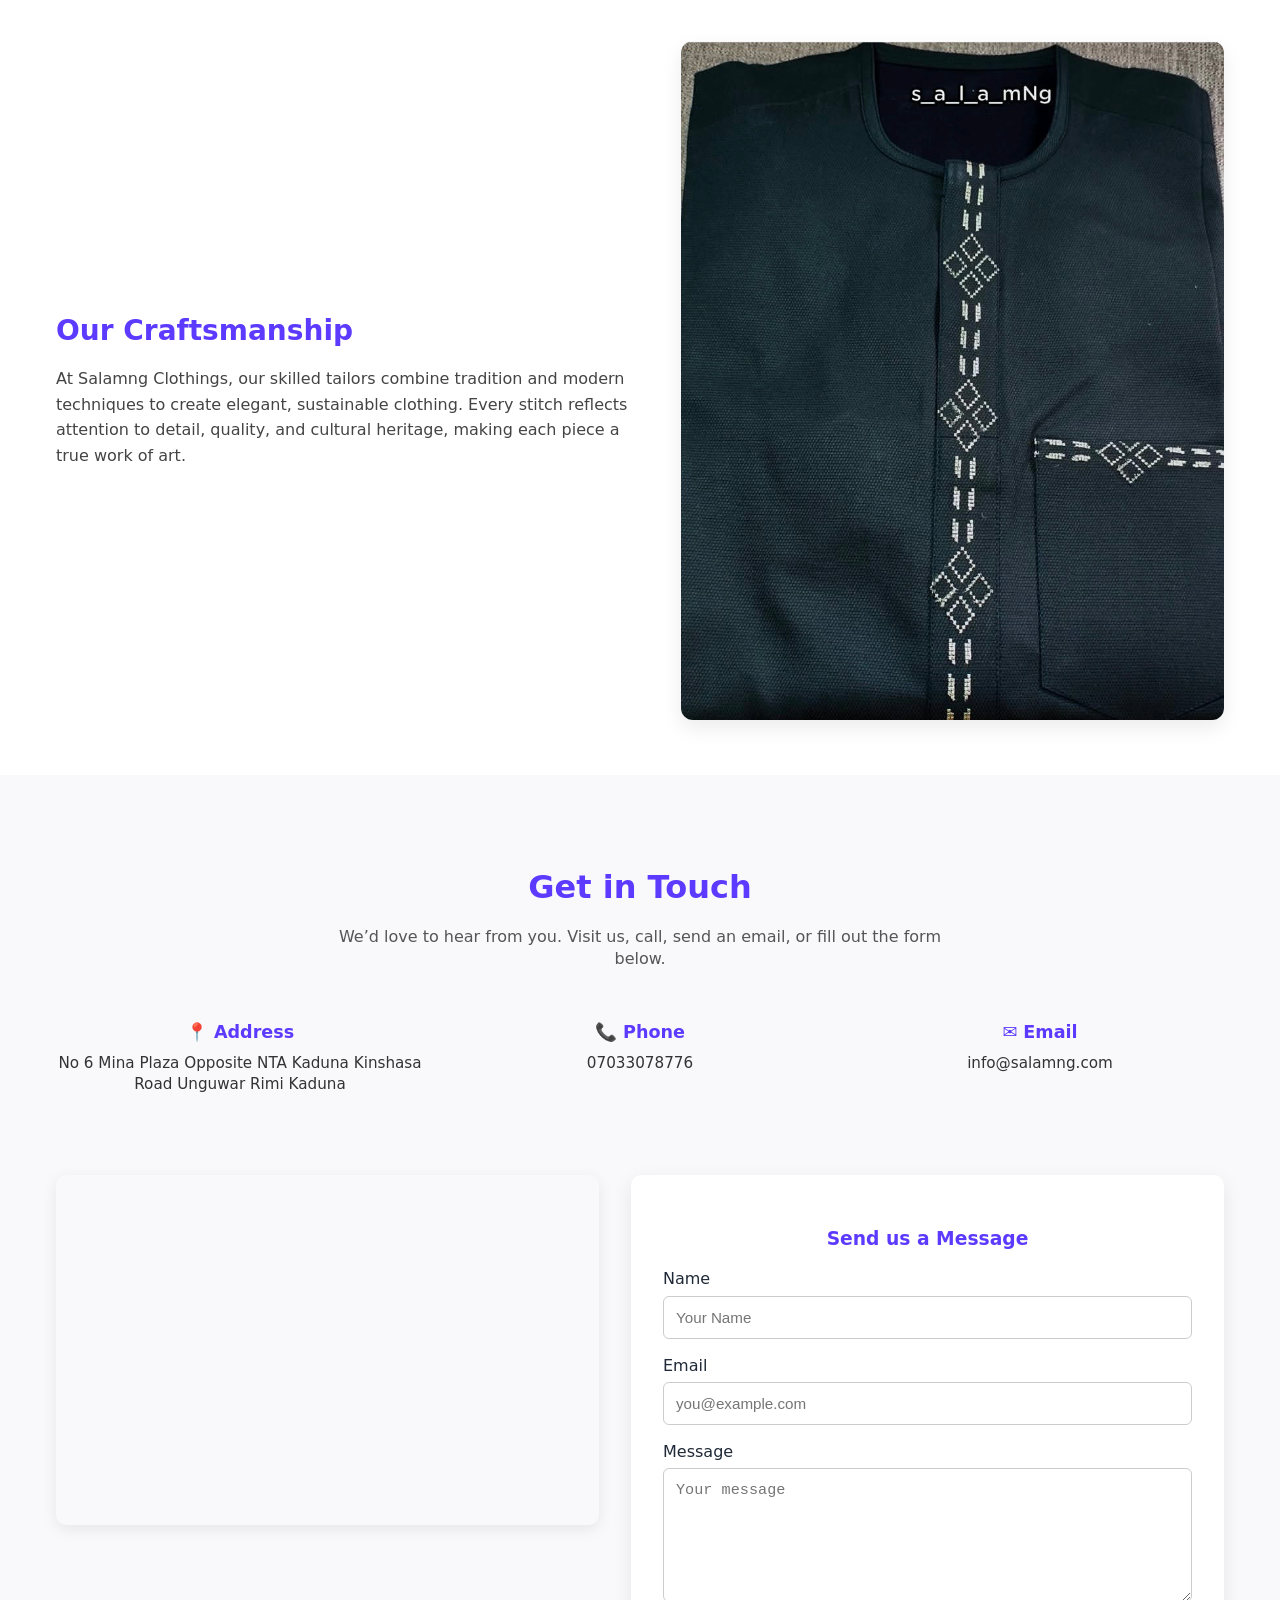
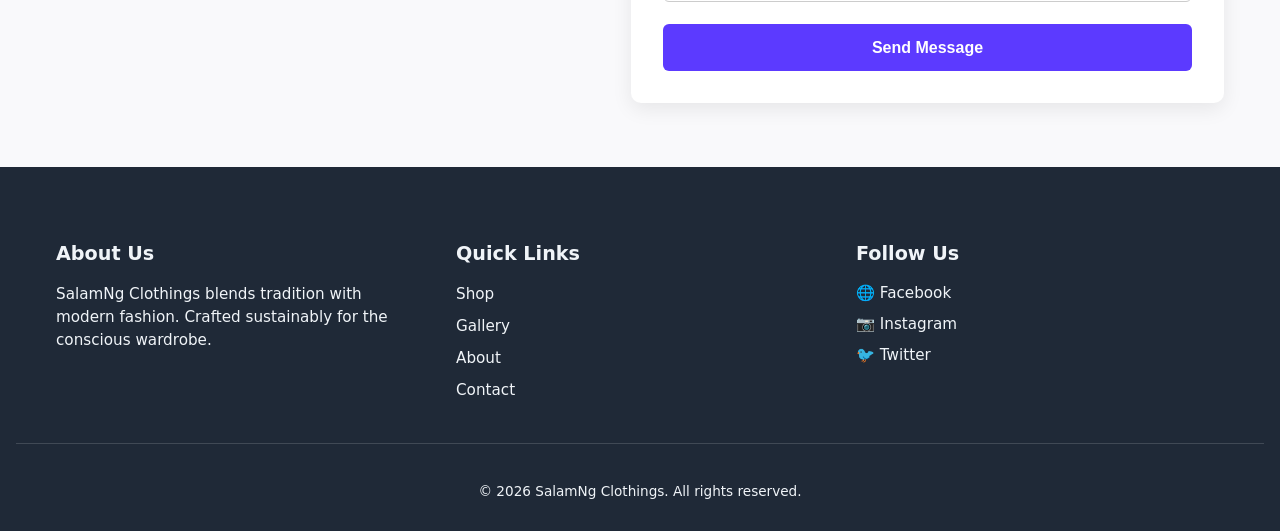
==== commit 916e9fdf: "Update index.html" ====
--- a/index.html
+++ b/index.html
@@ -192,7 +192,7 @@
     <div class="contact-grid">
       <div class="contact-item">
         <h3>📍 Address</h3>
-        <p>No 6 Minna Plaza Opposite NTA Kaduna Kinshasa Road Unguwar Rimi Kaduna</p>
+        <p>No 6 Mina Plaza Opposite NTA Kaduna Kinshasa Road Unguwar Rimi Kaduna</p>
       </div>
       <div class="contact-item">
         <h3>📞 Phone</h3>
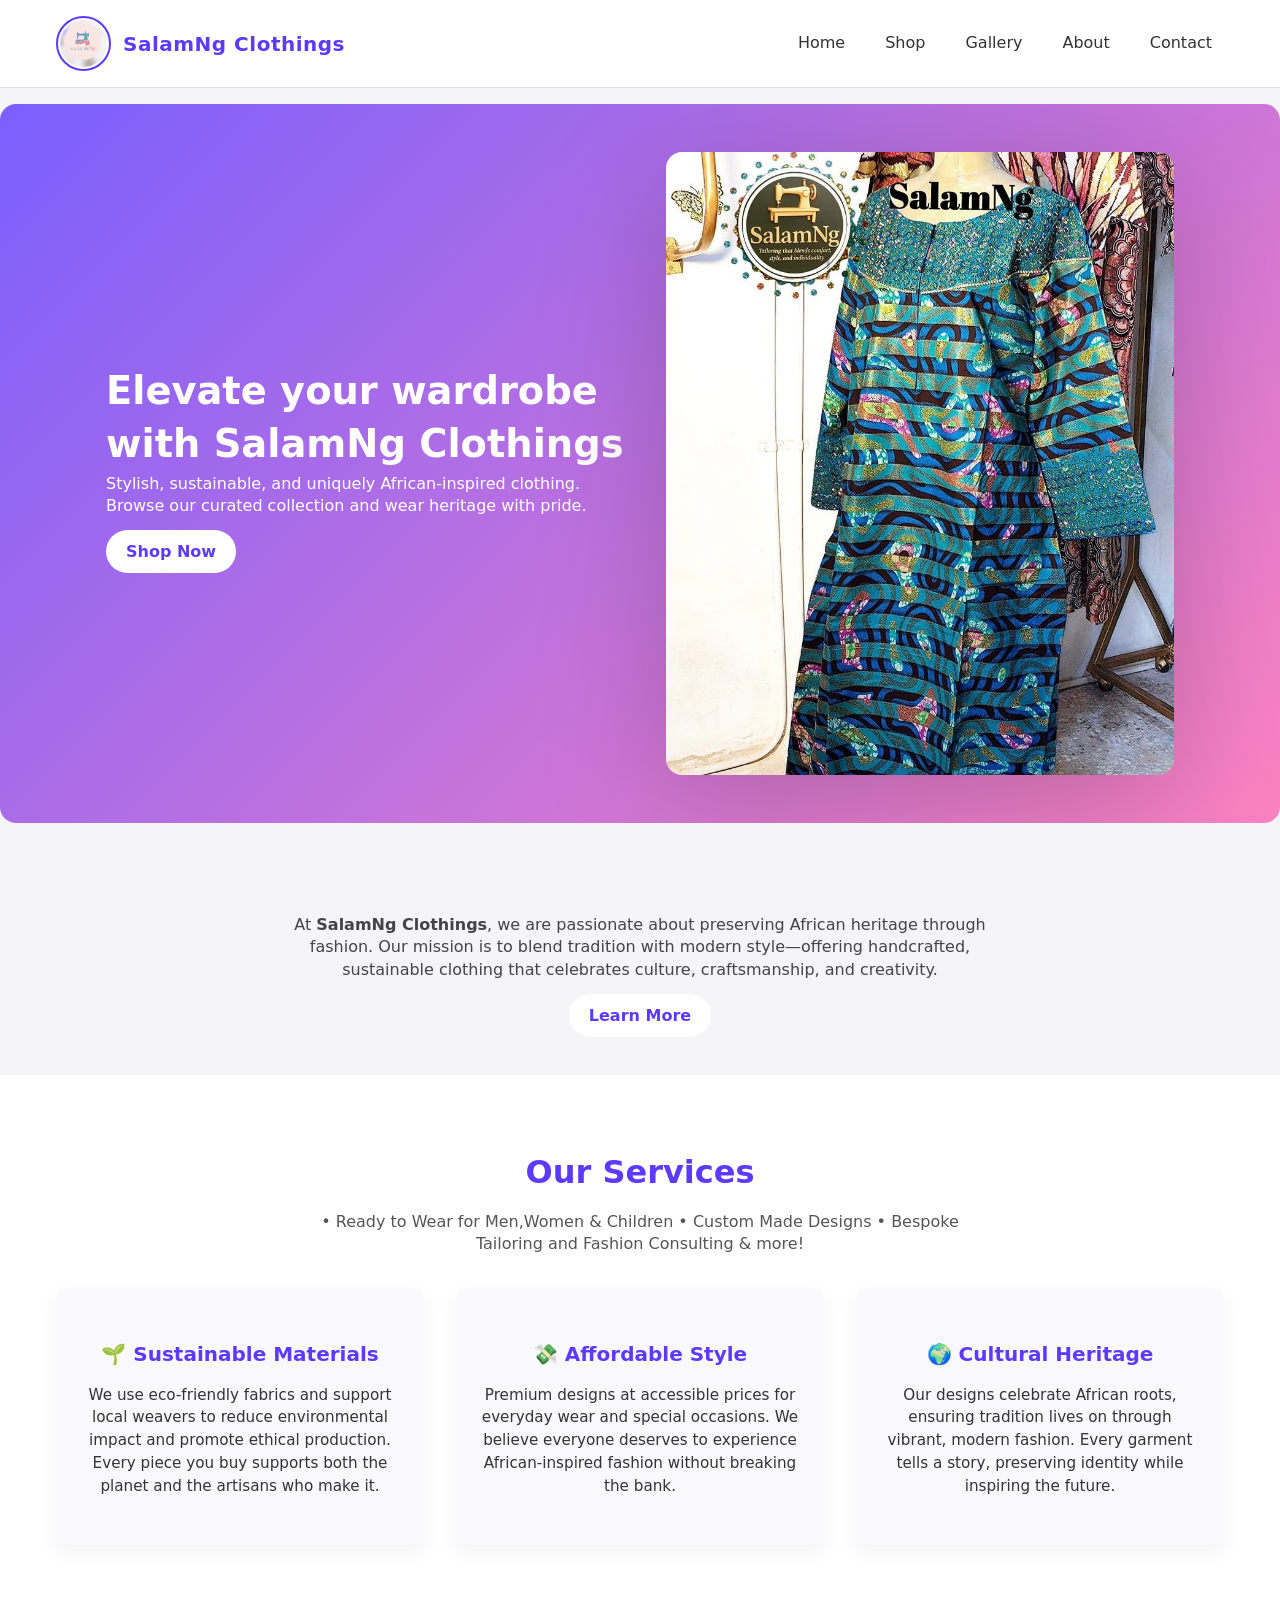
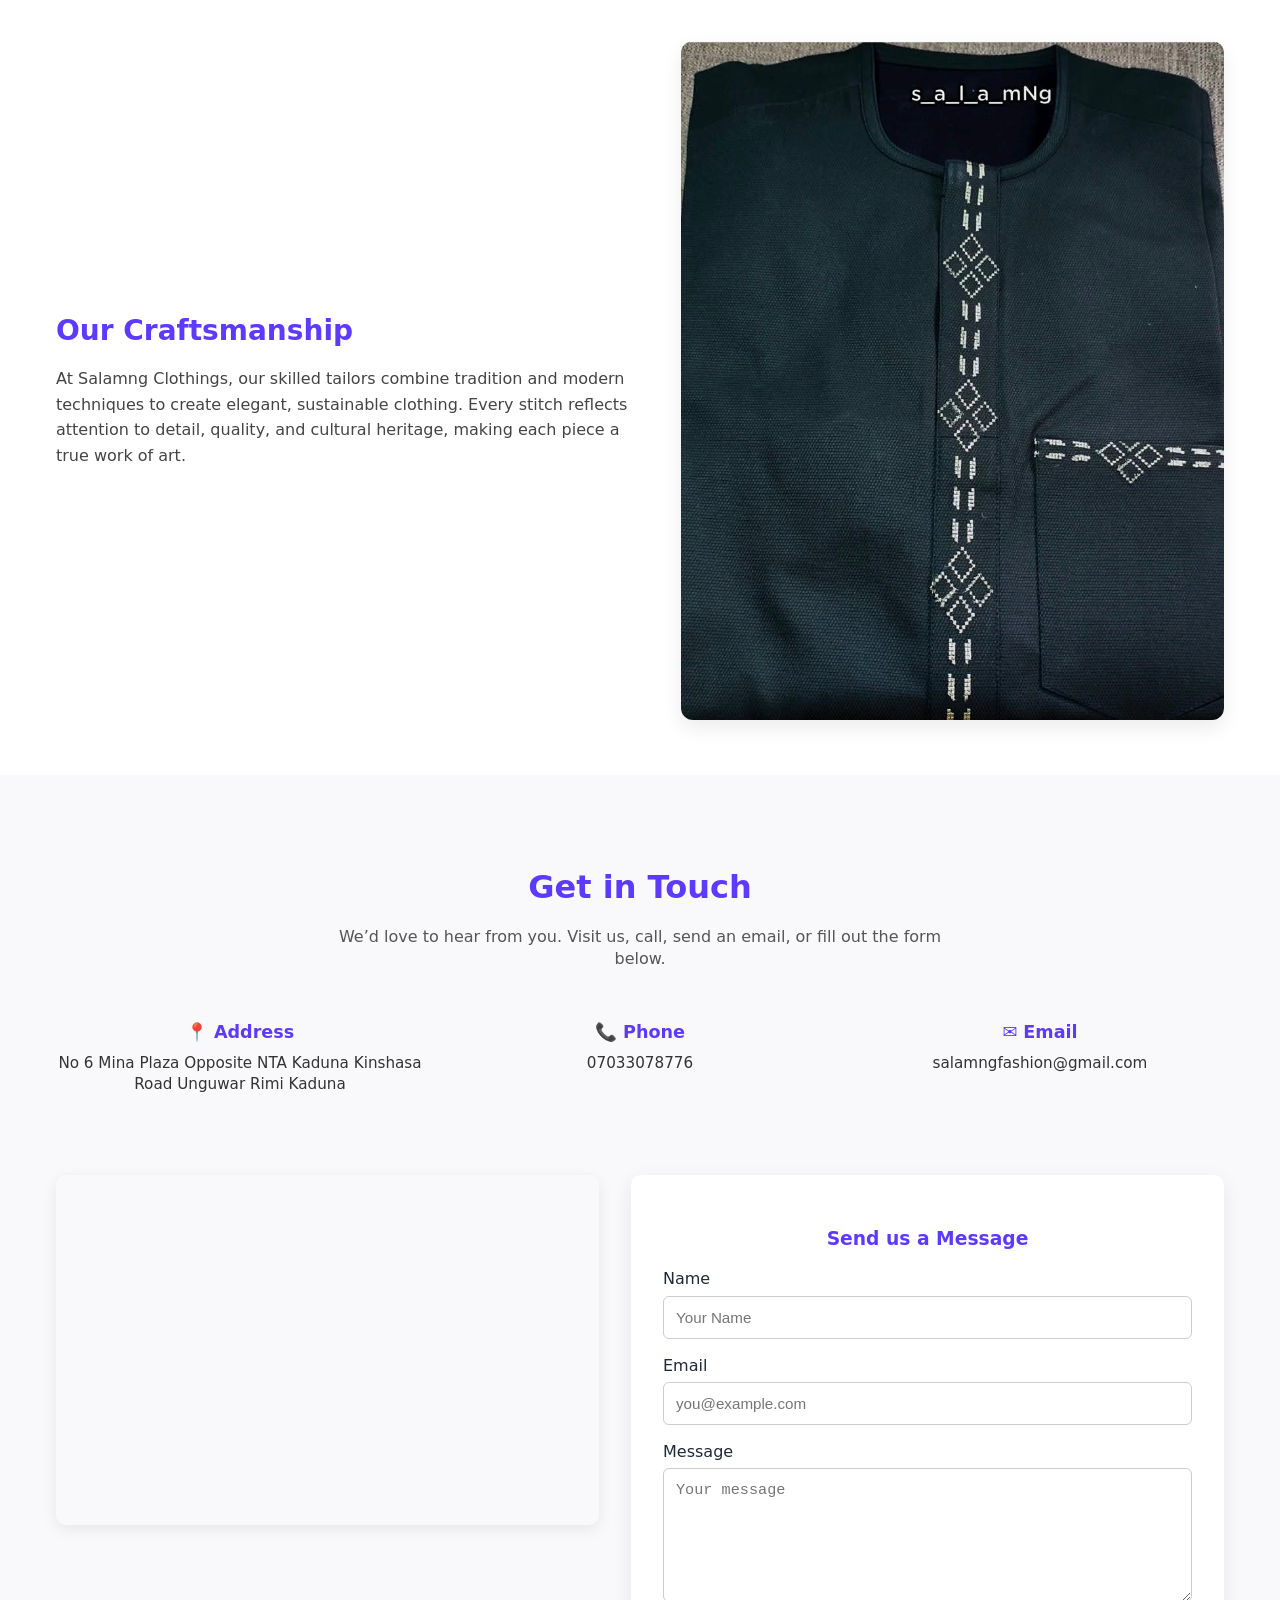
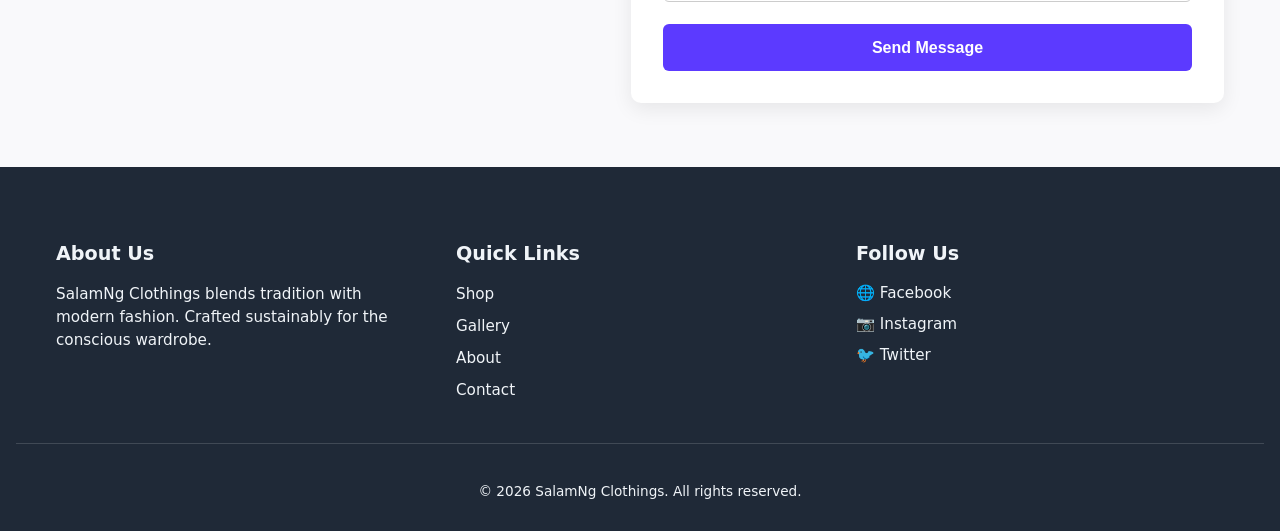
==== commit ca986bcb: "Update index.html" ====
--- a/index.html
+++ b/index.html
@@ -200,7 +200,7 @@
       </div>
       <div class="contact-item">
         <h3>✉️ Email</h3>
-        <p><a href="mailto:info@Salamngclothings.com">info@salamng.com</a></p>
+        <p><a href="mailto:info@Salamngclothings.com">salamngfashion@gmail.com</a></p>
       </div>
     </div>
 
